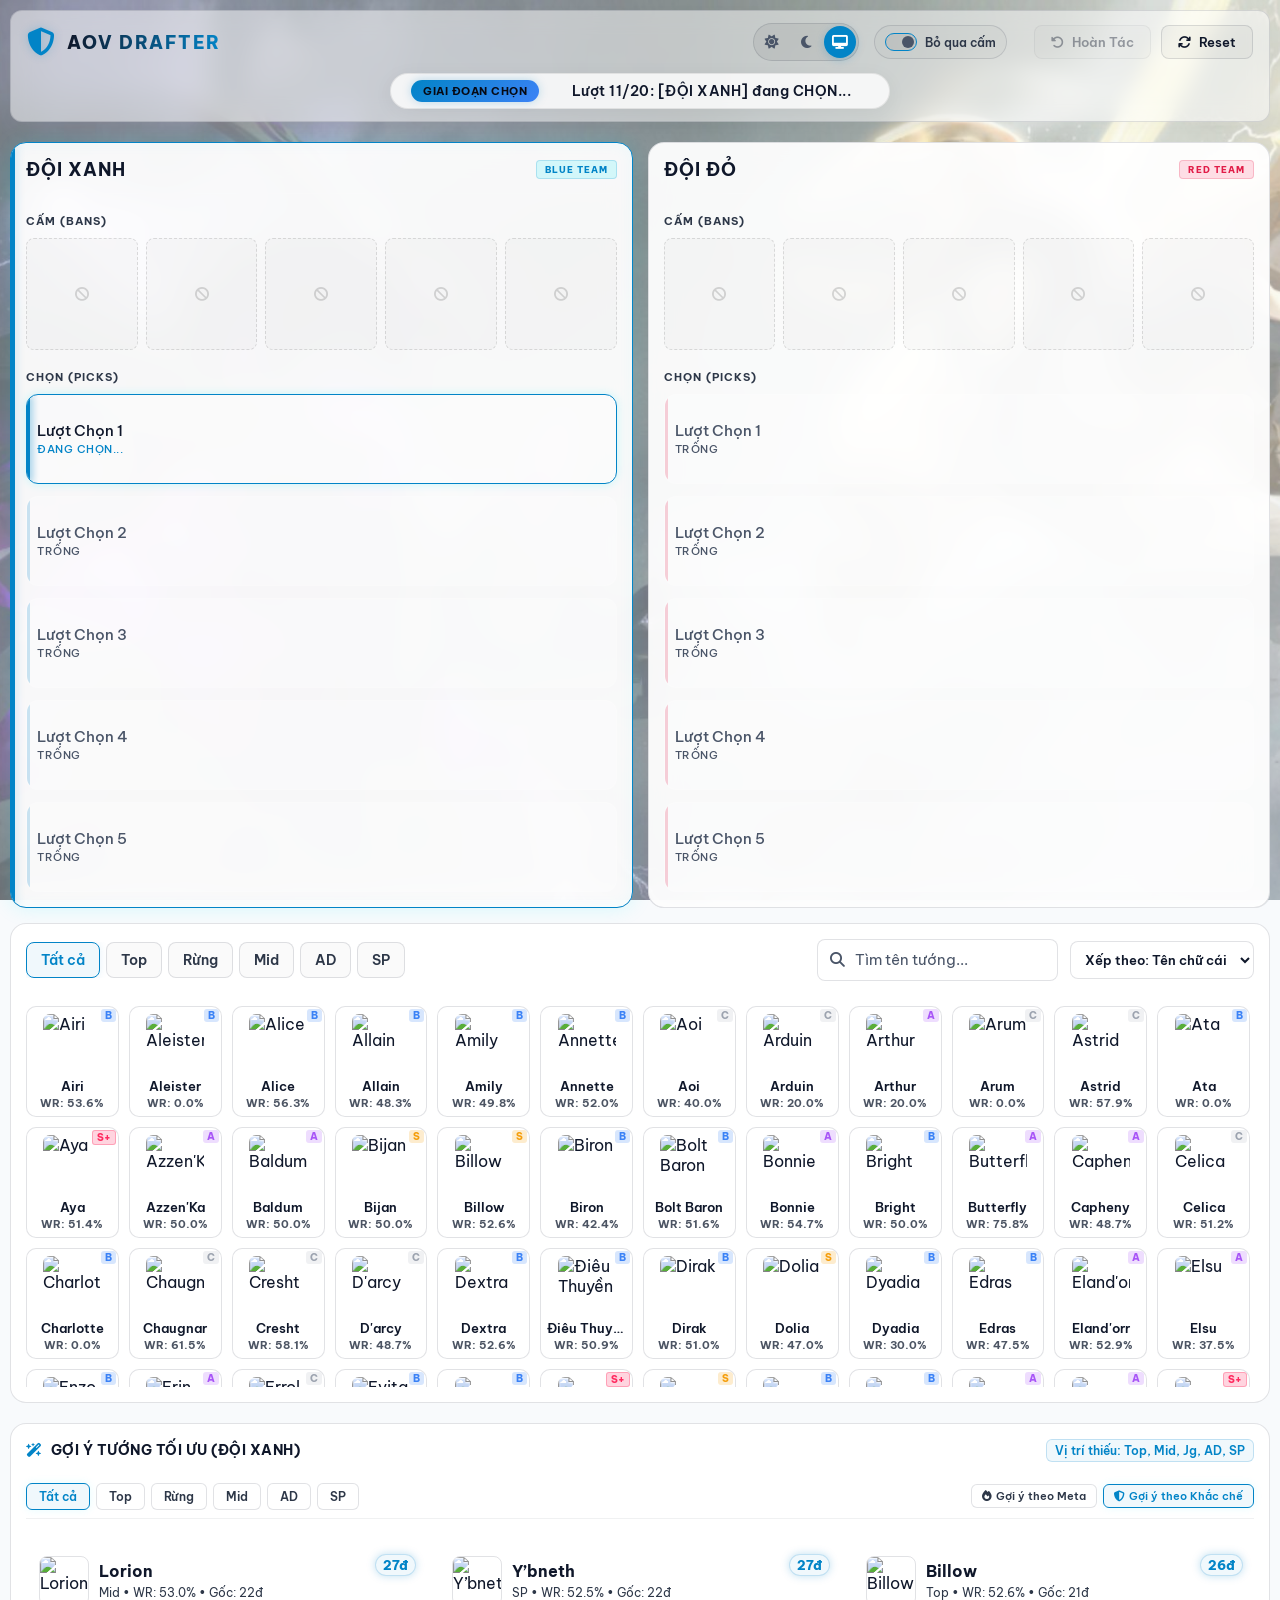
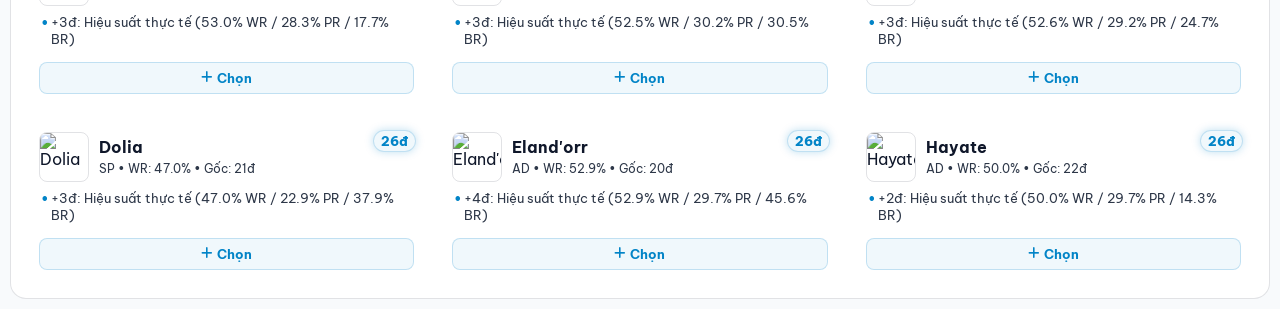
==== public/index.html @ 13a46357 "refactor: restructured file" ====
<!DOCTYPE html>
<html lang="vi">

<head>
    <meta charset="UTF-8">
    <meta name="viewport" content="width=device-width, initial-scale=1.0">
    <title>Hệ Thống Gợi Ý Cấm Chọn Liên Quân Mobile - AoV Day</title>
    <!-- Google Fonts: Be Vietnam Pro (Vietnamese Compatible) -->
    <link rel="preconnect" href="https://fonts.googleapis.com">
    <link rel="preconnect" href="https://fonts.gstatic.com" crossorigin>
    <link href="https://fonts.googleapis.com/css2?family=Be+Vietnam+Pro:wght@300;400;500;600;700;800&display=swap"
        rel="stylesheet">
    <!-- Web Favicon: AoV Logo -->
    <link rel="icon" type="image/png" href="assets/img/aov_logo.png">
    <!-- FontAwesome for Premium Icons -->
    <link rel="stylesheet" href="https://cdnjs.cloudflare.com/ajax/libs/font-awesome/6.4.0/css/all.min.css">
    <!-- Main Style Sheet -->
    <link rel="stylesheet" href="assets/css/style.css">
    <!-- Theme setup script to prevent flash of wrong theme -->
    <script>
        (function () {
            const theme = localStorage.getItem('theme') || 'system';
            const isDark = theme === 'dark' || (theme === 'system' && window.matchMedia('(prefers-color-scheme: dark)').matches);
            document.documentElement.setAttribute('data-theme', isDark ? 'dark' : 'light');
            document.documentElement.setAttribute('data-theme-setting', theme);
        })();
    </script>
</head>

<body>
    <div class="app-background"></div>

    <div class="container">
        <!-- HEADER ZONE -->
        <header class="app-header">
            <div class="header-logo">
                <i class="fa-solid fa-shield-halved logo-icon"></i>
                <div class="logo-text">
                    <h1>AOV DRAFTER</h1>
                    <span>Hệ thống hỗ trợ ban/pick</span>
                </div>
            </div>

            <!-- CENTRAL CONTROL BAR -->
            <div id="central-status-bar" class="status-bar">
                <div class="phase-badge" id="current-phase">ĐANG KHỞI TẠO</div>
                <div class="status-main">
                    <span id="status-text">Đang tải cơ sở dữ liệu...</span>
                </div>
            </div>

            <div class="header-actions">
                <div class="settings-actions">
                    <div class="theme-toggle-group" id="theme-toggle-group">
                        <button class="theme-btn" data-theme-val="light" title="Giao diện Sáng">
                            <i class="fa-solid fa-sun"></i>
                        </button>
                        <button class="theme-btn" data-theme-val="dark" title="Giao diện Tối">
                            <i class="fa-solid fa-moon"></i>
                        </button>
                        <button class="theme-btn" data-theme-val="system" title="Giao diện Hệ thống">
                            <i class="fa-solid fa-desktop"></i>
                        </button>
                    </div>
                    <div class="settings-group">
                        <label class="toggle-switch">
                            <input type="checkbox" id="skip-ban-checkbox" checked>
                            <span class="slider"></span>
                        </label>
                        <span class="settings-label">Bỏ qua cấm</span>
                    </div>
                </div>
                <div class="button-actions">
                    <button id="btn-undo" class="control-btn warning" title="Quay lại lượt trước" disabled>
                        <i class="fa-solid fa-rotate-left"></i> <span>Hoàn Tác</span>
                    </button>
                    <button id="btn-reset" class="control-btn danger" title="Thiết lập lại từ đầu">
                        <i class="fa-solid fa-arrows-rotate"></i> <span>Reset</span>
                    </button>
                </div>
            </div>
        </header>

        <!-- MAIN LAYOUT -->
        <main class="draft-hud">
            <!-- LEFT COLUMN: BLUE TEAM (BLUE) -->
            <section class="team-column blue-team" id="blue-column">
                <div class="team-header">
                    <h2>ĐỘI XANH</h2>
                    <span class="team-badge blue">BLUE TEAM</span>
                </div>

                <!-- Horizontal Ban Slots -->
                <div class="ban-section">
                    <div class="ban-title">CẤM (BANS)</div>
                    <div class="ban-slots-row" id="ban-slots-blue">
                        <div class="ban-slot blue-ban-slot" data-slot="0"></div>
                        <div class="ban-slot blue-ban-slot" data-slot="1"></div>
                        <div class="ban-slot blue-ban-slot" data-slot="2"></div>
                        <div class="ban-slot blue-ban-slot" data-slot="3"></div>
                        <div class="ban-slot blue-ban-slot" data-slot="4"></div>
                    </div>
                </div>

                <!-- Vertical Pick Slots -->
                <div class="pick-section">
                    <div class="pick-title">CHỌN (PICKS)</div>
                    <div class="pick-slots-col" id="pick-slots-blue">
                        <div class="pick-slot blue-pick-slot" data-slot="0"></div>
                        <div class="pick-slot blue-pick-slot" data-slot="1"></div>
                        <div class="pick-slot blue-pick-slot" data-slot="2"></div>
                        <div class="pick-slot blue-pick-slot" data-slot="3"></div>
                        <div class="pick-slot blue-pick-slot" data-slot="4"></div>
                    </div>
                </div>
            </section>

            <!-- MIDDLE COLUMN: CONTROLS, GRID & RECOMMENDATIONS -->
            <section class="center-column">
                <!-- HERO SELECTION GRID PANEL -->
                <div class="panel selection-panel">
                    <div class="filter-bar">
                        <div class="role-filters" id="role-filters">
                            <button class="filter-tab active" data-role="all" id="btn-filter-all">Tất cả</button>
                            <button class="filter-tab" data-role="Top" id="btn-filter-top">Top</button>
                            <button class="filter-tab" data-role="Jungle" id="btn-filter-jungle">Rừng</button>
                            <button class="filter-tab" data-role="Mid" id="btn-filter-mid">Mid</button>
                            <button class="filter-tab" data-role="AD" id="btn-filter-ad">AD</button>
                            <button class="filter-tab" data-role="SP" id="btn-filter-sp">SP</button>
                        </div>
                        <div class="filter-controls-right">
                            <div class="search-box">
                                <i class="fa-solid fa-magnifying-glass search-icon"></i>
                                <input type="text" id="search-input" placeholder="Tìm tên tướng..." autocomplete="off">
                                <button id="clear-search-btn" class="clear-search-btn"><i class="fa-solid fa-xmark"></i></button>
                            </div>
                            <div class="sort-box">
                                <select id="sort-select" class="sort-select">
                                    <option value="name">Xếp theo: Tên chữ cái</option>
                                    <option value="tier">Xếp theo: Tier List</option>
                                    <option value="win_rate">Xếp theo: Tỷ lệ thắng</option>
                                    <option value="pick_rate">Xếp theo: Tỷ lệ chọn</option>
                                    <option value="ban_rate">Xếp theo: Tỷ lệ cấm</option>
                                </select>
                            </div>
                        </div>
                    </div>

                    <!-- Lưới tướng -->
                    <div class="hero-grid-container">
                        <div class="hero-grid" id="hero-grid">
                            <!-- Hero cards injected by JavaScript -->
                        </div>
                    </div>
                </div>

                <!-- RECOMMENDATION & TEAM STATS PANEL -->
                <div class="panel recommendation-panel">
                    <div class="rec-header">
                        <h3 id="recommendation-title"><i class="fa-solid fa-wand-magic-sparkles magic-icon"></i> GỢI Ý TƯỚNG TỐI ƯU (ĐỘI XANH)</h3>
                        <span class="role-target" id="missing-roles-text">Vị trí khuyên chọn: Đang tính toán...</span>
                    </div>
                    <div class="rec-filters" id="rec-role-filters">
                        <div class="rec-filters-left">
                            <button class="rec-filter-tab active" data-role="all">Tất cả</button>
                            <button class="rec-filter-tab" data-role="Top">Top</button>
                            <button class="rec-filter-tab" data-role="Jungle">Rừng</button>
                            <button class="rec-filter-tab" data-role="Mid">Mid</button>
                            <button class="rec-filter-tab" data-role="AD">AD</button>
                            <button class="rec-filter-tab" data-role="SP">SP</button>
                        </div>
                        <div class="rec-modes-right" id="rec-modes">
                            <button class="mode-btn" data-mode="meta"><i class="fa-solid fa-fire"></i> Gợi ý theo Meta</button>
                            <button class="mode-btn active" data-mode="counter"><i class="fa-solid fa-shield-halved"></i> Gợi ý theo Khắc chế</button>
                        </div>
                    </div>

                    <div class="recommendations-container" id="recommendations-container">
                        <div class="rec-list" id="recommendation-list">
                            <!-- Top 3 recommendations injected by JavaScript -->
                        </div>
                    </div>

                    
                </div>
            </section>

            <!-- RIGHT COLUMN: RED TEAM (RED) -->
            <section class="team-column red-team" id="red-column">
                <div class="team-header">
                    <h2>ĐỘI ĐỎ</h2>
                    <span class="team-badge red">RED TEAM</span>
                </div>

                <!-- Horizontal Ban Slots -->
                <div class="ban-section">
                    <div class="ban-title">CẤM (BANS)</div>
                    <div class="ban-slots-row" id="ban-slots-red">
                        <div class="ban-slot red-ban-slot" data-slot="0"></div>
                        <div class="ban-slot red-ban-slot" data-slot="1"></div>
                        <div class="ban-slot red-ban-slot" data-slot="2"></div>
                        <div class="ban-slot red-ban-slot" data-slot="3"></div>
                        <div class="ban-slot red-ban-slot" data-slot="4"></div>
                    </div>
                </div>

                <!-- Vertical Pick Slots -->
                <div class="pick-section">
                    <div class="pick-title">CHỌN (PICKS)</div>
                    <div class="pick-slots-col" id="pick-slots-red">
                        <div class="pick-slot red-pick-slot" data-slot="0"></div>
                        <div class="pick-slot red-pick-slot" data-slot="1"></div>
                        <div class="pick-slot red-pick-slot" data-slot="2"></div>
                        <div class="pick-slot red-pick-slot" data-slot="3"></div>
                        <div class="pick-slot red-pick-slot" data-slot="4"></div>
                    </div>
                </div>
            </section>
        </main>

        <div id="completion-overlay" class="completion-overlay hidden">
            <div class="overlay-content">
                <i class="fa-solid fa-trophy trophy-icon"></i>
                <h2>CẤM CHỌN HOÀN TẤT</h2>
                <p>Cả hai đội đã hoàn thành lượt cấm chọn. Bấm Reset để bắt đầu lượt mới.</p>
                <div class="overlay-analysis" id="overlay-analysis">
                    <!-- Dynamic Analysis content will be generated here -->
                </div>
                <div class="overlay-actions">
                    <button id="btn-overlay-close" class="control-btn">Xem lại đội hình</button>
                    <button id="btn-overlay-reset" class="control-btn danger">Bắt đầu lượt mới</button>
                </div>
            </div>
        </div>
    </div>

    <!-- Main JavaScript Logic -->
    <script src="assets/js/app.js"></script>
</body>

</html>
---- public/assets/css/style.css ----
/* ==========================================
   AOV DRAFTER - DESIGN SYSTEM (style.css)
   ========================================== */

/* --- Root Variables & Theme Tokens --- */
:root {
    --bg-dark: #060810;
    --bg-card: rgba(18, 24, 43, 0.88);
    --bg-card-hover: rgba(24, 32, 58, 0.96);
    --border-color: rgba(255, 255, 255, 0.08);
    --border-color-hover: rgba(255, 255, 255, 0.18);

    /* Text Colors */
    --text-primary: #f8fafc;
    --text-secondary: #cbd5e1;
    --text-muted: #94a3b8;

    /* Blue Team (Đội Xanh) Neon Palette */
    --blue-primary: #00f0ff;
    --blue-glow: rgba(0, 240, 255, 0.35);
    --blue-bg: rgba(0, 240, 255, 0.08);
    --blue-border: rgba(0, 240, 255, 0.2);

    /* Red Team (Đội Đỏ) Neon Palette */
    --red-primary: #ff2a5f;
    --red-glow: rgba(255, 42, 95, 0.35);
    --red-bg: rgba(255, 42, 95, 0.08);
    --red-border: rgba(255, 42, 95, 0.2);

    /* Tier Colors */
    --tier-splus: #ff2a5f;
    /* Crimson / Neon Red */
    --tier-s: #f59e0b;
    /* Gold */
    --tier-a: #a855f7;
    /* Purple */
    --tier-b: #3b82f6;
    /* Blue */
    --tier-c: #9ca3af;
    /* Gray */

    /* Global Accents */
    --accent-gold: #f59e0b;
    --accent-green: #10b981;
    --accent-warning: #f59e0b;
    --accent-danger: #ef4444;

    /* Fonts */
    --font-main: 'Be Vietnam Pro', sans-serif;
    --transition-smooth: all 0.3s cubic-bezier(0.4, 0, 0.2, 1);
}

html[data-theme="light"] {
    --bg-dark: #f8fafc;
    --bg-card: rgba(255, 255, 255, 0.94);
    --bg-card-hover: rgba(255, 255, 255, 0.99);
    --border-color: rgba(15, 23, 42, 0.12);
    --border-color-hover: rgba(15, 23, 42, 0.22);

    /* Text Colors */
    --text-primary: #0f172a;
    --text-secondary: #2d3748;
    --text-muted: #4a5568;

    /* Blue Team (Đội Xanh) Neon Palette - adjusted for light background */
    --blue-primary: #0284c7;
    --blue-glow: rgba(2, 132, 199, 0.25);
    --blue-bg: rgba(2, 132, 199, 0.06);
    --blue-border: rgba(2, 132, 199, 0.2);

    /* Red Team (Đội Đỏ) Neon Palette - adjusted for light background */
    --red-primary: #e11d48;
    --red-glow: rgba(225, 29, 72, 0.25);
    --red-bg: rgba(225, 29, 72, 0.06);
    --red-border: rgba(225, 29, 72, 0.2);
}

/* --- Reset & Global Styles --- */
* {
    margin: 0;
    padding: 0;
    box-sizing: border-box;
}

body {
    background-color: var(--bg-dark);
    font-family: var(--font-main);
    color: var(--text-primary);
    min-height: 100vh;
    overflow-x: hidden;
    position: relative;
}

/* Futuristic background with generated image */
.app-background {
    position: fixed;
    top: 0;
    left: 0;
    width: 100%;
    height: 100%;
    background-image: url('../img/bg2.jpg');
    background-color: rgba(6, 8, 16, 0.5);
    background-size: cover;
    background-position: center;
    background-repeat: no-repeat;
    background-blend-mode: multiply;
    z-index: -1;
    filter: brightness(0.84) contrast(1.05);
}

.container {
    max-width: 1600px;
    margin: 0 auto;
    padding: 15px;
    display: flex;
    flex-direction: column;
    min-height: 100vh;
}

/* --- HEADER SECTION --- */
.app-header {
    display: flex;
    justify-content: space-between;
    align-items: center;
    padding: 15px 20px;
    margin-bottom: 20px;
    background: rgba(13, 17, 30, 0.5);
    border-radius: 12px;
    border: 1px solid var(--border-color);
    backdrop-filter: blur(10px);
}

.header-logo {
    display: flex;
    align-items: center;
    gap: 12px;
}

.logo-icon {
    font-size: 28px;
    color: var(--blue-primary);
    text-shadow: 0 0 10px var(--blue-glow);
}

.logo-text h1 {
    font-size: 22px;
    font-weight: 800;
    letter-spacing: 1.5px;
    background: linear-gradient(90deg, var(--text-primary) 0%, var(--blue-primary) 100%);
    -webkit-background-clip: text;
    -webkit-text-fill-color: transparent;
    white-space: nowrap;
}

.logo-text span {
    font-size: 11px;
    color: var(--text-secondary);
    text-transform: uppercase;
    letter-spacing: 1px;
    white-space: nowrap;
}

/* --- Central Status Bar --- */
.status-bar {
    display: flex;
    align-items: center;
    background: rgba(8, 11, 20, 0.8);
    border: 1px solid rgba(255, 255, 255, 0.1);
    border-radius: 30px;
    padding: 6px 20px;
    gap: 15px;
    min-width: 400px;
    justify-content: center;
    box-shadow: 0 4px 20px rgba(0, 0, 0, 0.3);
}

.phase-badge {
    background: linear-gradient(135deg, var(--text-muted), var(--text-secondary));
    color: #070913;
    padding: 4px 12px;
    border-radius: 20px;
    font-size: 11px;
    font-weight: 700;
    letter-spacing: 0.5px;
    text-transform: uppercase;
}

.phase-badge.ban-phase {
    background: linear-gradient(135deg, #f59e0b, #ef4444);
    color: #fff;
    box-shadow: 0 0 10px rgba(239, 68, 68, 0.4);
}

.phase-badge.pick-phase {
    background: linear-gradient(135deg, var(--blue-primary), #3b82f6);
    color: #070913;
    box-shadow: 0 0 10px var(--blue-glow);
}

.status-main {
    flex: 1;
    text-align: center;
    font-weight: 600;
    font-size: 14px;
    letter-spacing: 0.5px;
    white-space: nowrap;
}

.status-main span {
    display: inline-block;
    white-space: nowrap;
}

.header-actions {
    display: flex;
    gap: 10px;
    align-items: center;
}

.settings-actions,
.button-actions {
    display: flex;
    align-items: center;
    gap: 10px;
}

.control-btn {
    background: rgba(255, 255, 255, 0.05);
    border: 1px solid var(--border-color);
    color: var(--text-primary);
    padding: 8px 16px;
    border-radius: 8px;
    font-family: var(--font-main);
    font-size: 13px;
    font-weight: 600;
    cursor: pointer;
    display: flex;
    align-items: center;
    gap: 8px;
    transition: var(--transition-smooth);
    white-space: nowrap;
}

.control-btn:hover:not(:disabled) {
    background: rgba(255, 255, 255, 0.12);
    border-color: var(--border-color-hover);
    transform: translateY(-1px);
}

.control-btn:disabled {
    opacity: 0.4;
    cursor: not-allowed;
}

.control-btn.warning:hover:not(:disabled) {
    background: rgba(245, 158, 11, 0.15);
    border-color: var(--accent-warning);
    color: var(--accent-warning);
}

.control-btn.danger:hover:not(:disabled) {
    background: rgba(239, 68, 68, 0.15);
    border-color: var(--accent-danger);
    color: var(--accent-danger);
}

/* --- DRAFT HUD LAYOUT --- */
.draft-hud {
    display: grid;
    grid-template-columns: 330px 1fr 330px;
    gap: 20px;
    flex: 1;
}

/* --- TEAM COLUMN COMMON STYLES --- */
.team-column {
    background: var(--bg-card);
    border-radius: 16px;
    border: 1px solid var(--border-color);
    padding: 15px;
    display: flex;
    flex-direction: column;
    gap: 20px;
    backdrop-filter: blur(15px);
    transition: var(--transition-smooth);
    position: relative;
    overflow: hidden;
}

.team-header {
    display: flex;
    justify-content: space-between;
    align-items: center;
    border-bottom: 1px solid rgba(255, 255, 255, 0.05);
    padding-bottom: 12px;
}

.team-header h2 {
    font-size: 18px;
    font-weight: 700;
    letter-spacing: 1px;
}

.team-badge {
    font-size: 9px;
    font-weight: 800;
    padding: 3px 8px;
    border-radius: 4px;
    letter-spacing: 1px;
}

.team-badge.red {
    background: rgba(255, 42, 95, 0.15);
    color: var(--red-primary);
    border: 1px solid var(--red-border);
}

.team-badge.blue {
    background: rgba(0, 240, 255, 0.15);
    color: var(--blue-primary);
    border: 1px solid var(--blue-border);
}

/* Active Glowing team indicators (Blue Left, Red Right) */
.blue-team.active-team-turn {
    border-color: var(--blue-primary);
    box-shadow: 0 0 20px rgba(0, 240, 255, 0.15), inset 0 0 15px rgba(0, 240, 255, 0.05);
}

.red-team.active-team-turn {
    border-color: var(--red-primary);
    box-shadow: 0 0 20px rgba(255, 42, 95, 0.15), inset 0 0 15px rgba(255, 42, 95, 0.05);
}

.blue-team.active-team-turn::before {
    content: '';
    position: absolute;
    top: 0;
    left: 0;
    width: 4px;
    height: 100%;
    background-color: var(--blue-primary);
    box-shadow: 0 0 10px var(--blue-glow);
}

.red-team.active-team-turn::before {
    content: '';
    position: absolute;
    top: 0;
    right: 0;
    width: 4px;
    height: 100%;
    background-color: var(--red-primary);
    box-shadow: 0 0 10px var(--red-glow);
}

/* --- BAN SECTION --- */
.ban-title,
.pick-title {
    font-size: 11px;
    font-weight: 700;
    color: var(--text-secondary);
    letter-spacing: 1px;
    margin-bottom: 10px;
    text-transform: uppercase;
}

.ban-slots-row {
    display: flex;
    gap: 8px;
    justify-content: space-between;
}

.ban-slot {
    flex: 1;
    aspect-ratio: 1;
    background: rgba(255, 255, 255, 0.02);
    border: 1px dashed rgba(255, 255, 255, 0.15);
    border-radius: 8px;
    display: flex;
    align-items: center;
    justify-content: center;
    position: relative;
    overflow: hidden;
    transition: var(--transition-smooth);
}

.ban-slot::after {
    content: '\f05e';
    font-family: 'Font Awesome 6 Free';
    font-weight: 900;
    font-size: 14px;
    color: rgba(255, 255, 255, 0.15);
    position: absolute;
}

.blue-ban-slot.active-slot-highlight {
    border: 1.5px solid var(--blue-primary);
    box-shadow: 0 0 8px var(--blue-glow);
    animation: border-pulse-blue 1s infinite alternate;
}

.red-ban-slot.active-slot-highlight {
    border: 1.5px solid var(--red-primary);
    box-shadow: 0 0 8px var(--red-glow);
    animation: border-pulse-red 1s infinite alternate;
}

.ban-slot.filled {
    border: 1px solid var(--border-color);
}

.ban-slot.filled::after {
    display: none;
}

.ban-slot img,
.ban-slot svg {
    width: 100%;
    height: 100%;
    object-fit: cover;
    filter: grayscale(0.8) contrast(1.2);
}

.ban-slot-overlay-slash {
    position: absolute;
    top: 0;
    left: 0;
    width: 100%;
    height: 100%;
    background: linear-gradient(135deg, transparent 45%, rgba(239, 68, 68, 0.8) 48%, rgba(239, 68, 68, 0.8) 52%, transparent 55%);
    pointer-events: none;
    z-index: 2;
}

/* --- PICK SECTION --- */
.pick-slots-col {
    display: flex;
    flex-direction: column;
    gap: 12px;
}

.pick-slot {
    height: 90px;
    background: rgba(255, 255, 255, 0.02);
    border: 1px solid rgba(255, 255, 255, 0.05);
    border-radius: 12px;
    display: flex;
    align-items: center;
    padding: 10px;
    gap: 12px;
    position: relative;
    overflow: hidden;
    transition: var(--transition-smooth);
}

.pick-slot::before {
    content: '';
    position: absolute;
    left: 0;
    top: 0;
    width: 3px;
    height: 100%;
    background: var(--text-muted);
}

.blue-pick-slot::before {
    background: var(--blue-border);
}

.red-pick-slot::before {
    background: var(--red-border);
}

/* Active Pick Slot highlights */
.blue-pick-slot.active-slot-highlight {
    border-color: var(--blue-primary);
    box-shadow: 0 0 10px rgba(0, 240, 255, 0.2);
    background: rgba(0, 240, 255, 0.03);
}

.blue-pick-slot.active-slot-highlight::before {
    background: var(--blue-primary);
    box-shadow: 0 0 8px var(--blue-primary);
}

.red-pick-slot.active-slot-highlight {
    border-color: var(--red-primary);
    box-shadow: 0 0 10px rgba(255, 42, 95, 0.2);
    background: rgba(255, 42, 95, 0.03);
}

.red-pick-slot.active-slot-highlight::before {
    background: var(--red-primary);
    box-shadow: 0 0 8px var(--red-primary);
}

/* Pick Placeholder state */
.pick-placeholder-content {
    display: flex;
    flex-direction: column;
    justify-content: center;
    color: var(--text-muted);
    font-size: 14.5px;
    font-weight: 500;
}

.pick-placeholder-content span {
    font-size: 11px;
    text-transform: uppercase;
    letter-spacing: 0.5px;
    margin-top: 2.5px;
}

.active-slot-highlight .pick-placeholder-content {
    color: var(--text-primary);
}

.active-slot-highlight .pick-placeholder-content span {
    color: var(--blue-primary);
    animation: text-pulse 1s infinite alternate;
}

.red-pick-slot.active-slot-highlight .pick-placeholder-content span {
    color: var(--red-primary);
}

/* Pick Filled State */
.pick-card-img {
    width: 70px;
    height: 70px;
    border-radius: 8px;
    overflow: hidden;
    flex-shrink: 0;
    border: 1px solid var(--border-color);
}

.pick-card-img img,
.pick-card-img svg {
    width: 100%;
    height: 100%;
    object-fit: cover;
}

.pick-card-info {
    flex: 1;
    display: flex;
    flex-direction: column;
    justify-content: center;
    min-width: 0;
}

.pick-card-info h4 {
    font-size: 16.5px;
    font-weight: 700;
    color: var(--text-primary);
    overflow: hidden;
    text-overflow: ellipsis;
    white-space: nowrap;
}

.pick-card-meta {
    display: flex;
    align-items: center;
    gap: 8px;
    margin-top: 4px;
}

.pick-card-role {
    font-size: 11.5px;
    font-weight: 800;
    padding: 1px 6px;
    border-radius: 4px;
    background: rgba(255, 255, 255, 0.08);
    color: var(--text-secondary);
}

.pick-card-tier {
    font-size: 11px;
    font-weight: 800;
    padding: 1px 5px;
    border-radius: 4px;
}

.pick-card-tier.tier-SPlus {
    background: rgba(255, 42, 95, 0.15);
    color: var(--tier-splus);
    border: 1px solid rgba(255, 42, 95, 0.25);
    box-shadow: 0 0 5px rgba(255, 42, 95, 0.25);
}

.pick-card-tier.tier-S {
    background: rgba(245, 158, 11, 0.15);
    color: var(--tier-s);
    border: 1px solid rgba(245, 158, 11, 0.2);
}

.pick-card-tier.tier-A {
    background: rgba(168, 85, 247, 0.15);
    color: var(--tier-a);
    border: 1px solid rgba(168, 85, 247, 0.2);
}

.pick-card-tier.tier-B {
    background: rgba(59, 130, 246, 0.15);
    color: var(--tier-b);
    border: 1px solid rgba(59, 130, 246, 0.2);
}

.pick-card-tier.tier-C {
    background: rgba(156, 163, 175, 0.12);
    color: var(--tier-c);
    border: 1px solid rgba(156, 163, 175, 0.18);
}

.pick-card-wr {
    font-size: 11px;
    font-weight: 700;
    color: var(--text-secondary);
    background: rgba(255, 255, 255, 0.05);
    padding: 1px 5px;
    border-radius: 4px;
}

/* Pick Mini attributes overlay */
.pick-mini-stats {
    display: flex;
    flex-direction: column;
    gap: 3px;
    width: 60px;
    flex-shrink: 0;
}

.mini-stat-bar {
    display: flex;
    flex-direction: column;
}

.mini-stat-bar span {
    font-size: 8px;
    color: var(--text-muted);
    font-weight: 600;
    text-transform: uppercase;
}

.mini-stat-track {
    width: 100%;
    height: 3px;
    background: rgba(255, 255, 255, 0.05);
    border-radius: 2px;
    overflow: hidden;
    margin-top: 1px;
}

.mini-stat-fill {
    height: 100%;
    background: var(--text-secondary);
}

.blue-team .mini-stat-fill {
    background: linear-gradient(90deg, #00c8ff, var(--blue-primary));
}

.red-team .mini-stat-fill {
    background: linear-gradient(90deg, #ff004c, var(--red-primary));
}

/* --- CENTER COLUMN --- */
.center-column {
    display: flex;
    flex-direction: column;
    gap: 20px;
    min-width: 0;
}

.panel {
    background: var(--bg-card);
    border: 1px solid var(--border-color);
    border-radius: 16px;
    backdrop-filter: blur(15px);
}

.selection-panel {
    flex: 1;
    display: flex;
    flex-direction: column;
    padding: 15px;
    max-height: 480px;
}

/* --- FILTER BAR --- */
.filter-bar {
    display: flex;
    justify-content: space-between;
    align-items: center;
    gap: 16px;
    border-bottom: 1px solid rgba(255, 255, 255, 0.05);
    padding-bottom: 12px;
    margin-bottom: 12px;
}

.filter-controls-right {
    display: flex;
    align-items: center;
    gap: 12px;
}

.search-box {
    display: flex;
    align-items: center;
    background: rgba(0, 0, 0, 0.2);
    border: 1px solid var(--border-color);
    border-radius: 8px;
    padding: 0 12px;
    height: 42px;
    position: relative;
}

.search-icon {
    color: var(--text-muted);
    font-size: 15px;
    margin-right: 10px;
}

.search-box input {
    background: transparent;
    border: none;
    outline: none;
    color: var(--text-primary);
    font-family: var(--font-main);
    font-size: 15px;
    width: 100%;
}

.search-box input::placeholder {
    color: var(--text-muted);
}

.clear-search-btn {
    background: transparent;
    border: none;
    color: var(--text-muted);
    cursor: pointer;
    display: none;
    font-size: 14px;
    padding: 5px;
    transition: var(--transition-smooth);
}

.clear-search-btn:hover {
    color: var(--text-primary);
}

.role-filters {
    display: flex;
    gap: 6px;
    overflow-x: auto;
    scrollbar-width: none;
}

.role-filters::-webkit-scrollbar {
    display: none;
}

.filter-tab {
    background: rgba(255, 255, 255, 0.03);
    border: 1px solid var(--border-color);
    color: var(--text-secondary);
    padding: 8px 14px;
    border-radius: 8px;
    font-family: var(--font-main);
    font-size: 13.5px;
    font-weight: 600;
    cursor: pointer;
    white-space: nowrap;
    transition: var(--transition-smooth);
}

.filter-tab:hover {
    background: rgba(255, 255, 255, 0.08);
    color: var(--text-primary);
    border-color: var(--border-color-hover);
}

.filter-tab.active {
    background: var(--blue-bg);
    color: var(--blue-primary);
    border-color: var(--blue-primary);
    box-shadow: 0 0 10px rgba(0, 240, 255, 0.1);
}

/* --- HERO GRID --- */
.hero-grid-container {
    flex: 1;
    overflow-y: auto;
    padding-right: 4px;
}

.hero-grid-container::-webkit-scrollbar {
    width: 6px;
}

.hero-grid-container::-webkit-scrollbar-track {
    background: rgba(255, 255, 255, 0.02);
    border-radius: 4px;
}

.hero-grid-container::-webkit-scrollbar-thumb {
    background: rgba(255, 255, 255, 0.1);
    border-radius: 4px;
}

.hero-grid-container::-webkit-scrollbar-thumb:hover {
    background: rgba(255, 255, 255, 0.2);
}

.hero-grid {
    display: grid;
    grid-template-columns: repeat(auto-fill, minmax(92px, 1fr));
    gap: 10px;
}

.hero-card {
    background: rgba(255, 255, 255, 0.02);
    border: 1px solid var(--border-color);
    border-radius: 10px;
    padding: 6px;
    display: flex;
    flex-direction: column;
    align-items: center;
    cursor: pointer;
    transition: var(--transition-smooth);
    position: relative;
    overflow: hidden;
}

.hero-card:hover:not(.disabled) {
    background: var(--bg-card-hover);
    border-color: var(--blue-primary);
    transform: translateY(-2px);
    box-shadow: 0 4px 12px rgba(0, 240, 255, 0.15);
}

.hero-card-img {
    width: 60px;
    height: 60px;
    border-radius: 8px;
    overflow: hidden;
    border: 1px solid rgba(255, 255, 255, 0.05);
    margin-bottom: 5px;
    transition: var(--transition-smooth);
}

.hero-card-img img,
.hero-card-img svg {
    width: 100%;
    height: 100%;
    object-fit: cover;
}

.hero-card h5 {
    font-size: 12.5px;
    font-weight: 600;
    text-align: center;
    color: var(--text-primary);
    width: 100%;
    overflow: hidden;
    text-overflow: ellipsis;
    white-space: nowrap;
}

.hero-card-badge {
    position: absolute;
    top: 2px;
    right: 2px;
    font-size: 9.5px;
    font-weight: 800;
    padding: 0px 4px;
    border-radius: 3px;
    pointer-events: none;
}

.hero-card-badge.tier-SPlus {
    color: var(--tier-splus);
    background: rgba(255, 42, 95, 0.2);
    border: 1px solid rgba(255, 42, 95, 0.3);
}

.hero-card-badge.tier-S {
    color: var(--tier-s);
    background: rgba(245, 158, 11, 0.2);
}

.hero-card-badge.tier-A {
    color: var(--tier-a);
    background: rgba(168, 85, 247, 0.2);
}

.hero-card-badge.tier-B {
    color: var(--tier-b);
    background: rgba(59, 130, 246, 0.2);
}

.hero-card-badge.tier-C {
    color: var(--tier-c);
    background: rgba(156, 163, 175, 0.15);
}

.hero-card-stats {
    font-size: 10.5px;
    font-weight: 700;
    color: var(--text-secondary);
    margin-top: 2px;
    opacity: 0.85;
}

.hero-card.disabled {
    opacity: 0.3;
    filter: grayscale(0.9);
    cursor: not-allowed;
    border-color: transparent;
}

.hero-card.disabled:hover {
    transform: none;
    box-shadow: none;
}

/* --- RECOMMENDATION BOARD --- */
.recommendation-panel {
    display: flex;
    flex-direction: column;
    padding: 15px;
    gap: 12px;
}

.rec-header {
    display: flex;
    justify-content: space-between;
    align-items: center;
    border-bottom: 1px solid rgba(255, 255, 255, 0.05);
    padding-bottom: 8px;
}

.rec-header h3 {
    font-size: 14px;
    font-weight: 700;
    letter-spacing: 0.5px;
    display: flex;
    align-items: center;
    gap: 8px;
}

.magic-icon {
    color: var(--blue-primary);
    animation: text-pulse 1s infinite alternate;
}

.role-target {
    font-size: 12px;
    font-weight: 600;
    color: var(--blue-primary);
    background: var(--blue-bg);
    padding: 3px 8px;
    border-radius: 6px;
    border: 1px solid var(--blue-border);
}

.sort-box {
    display: flex;
    align-items: center;
}

.sort-select {
    background: rgba(0, 0, 0, 0.2);
    border: 1px solid var(--border-color);
    color: var(--text-primary);
    padding: 0 10px;
    height: 38px;
    border-radius: 8px;
    font-family: var(--font-main);
    font-size: 12.5px;
    font-weight: 600;
    outline: none;
    cursor: pointer;
    transition: var(--transition-smooth);
}

.sort-select:hover {
    border-color: var(--border-color-hover);
}

.sort-select option {
    background: #0f172a;
    color: #f8fafc;
}

html[data-theme="light"] .sort-select {
    background: rgba(255, 255, 255, 0.8);
    color: var(--text-primary);
}

html[data-theme="light"] .sort-select option {
    background: #ffffff;
    color: #0f172a;
}

.rec-filters-left {
    display: flex;
    gap: 6px;
}

.rec-modes-right {
    display: flex;
    gap: 6px;
}

.mode-btn {
    background: rgba(255, 255, 255, 0.02);
    border: 1px solid var(--border-color);
    color: var(--text-secondary);
    padding: 4px 10px;
    border-radius: 6px;
    font-family: var(--font-main);
    font-size: 11px;
    font-weight: 600;
    cursor: pointer;
    transition: var(--transition-smooth);
    display: flex;
    align-items: center;
    gap: 4px;
}

.mode-btn:hover {
    background: rgba(255, 255, 255, 0.06);
    color: var(--text-primary);
}

.mode-btn.active {
    background: var(--blue-bg);
    color: var(--blue-primary);
    border-color: var(--blue-primary);
    box-shadow: 0 0 8px rgba(0, 240, 255, 0.1);
}

html[data-theme="light"] .mode-btn.active {
    background: var(--blue-bg);
    color: var(--blue-primary);
    border-color: var(--blue-primary);
}

.rec-filters {
    display: flex;
    justify-content: space-between;
    align-items: center;
    margin-bottom: 12px;
    padding-bottom: 8px;
    border-bottom: 1px solid rgba(255, 255, 255, 0.05);
}

.rec-filter-tab {
    background: rgba(255, 255, 255, 0.02);
    border: 1px solid var(--border-color);
    color: var(--text-secondary);
    padding: 5px 12px;
    border-radius: 6px;
    font-family: var(--font-main);
    font-size: 11.5px;
    font-weight: 600;
    cursor: pointer;
    transition: var(--transition-smooth);
}

.rec-filter-tab:hover {
    background: rgba(255, 255, 255, 0.06);
    color: var(--text-primary);
    border-color: var(--border-color-hover);
}

.rec-filter-tab.active {
    background: var(--blue-bg);
    color: var(--blue-primary);
    border-color: var(--blue-primary);
    box-shadow: 0 0 8px rgba(0, 240, 255, 0.1);
}

html[data-theme="light"] .rec-filters {
    border-bottom: 1px solid rgba(15, 23, 42, 0.06);
}

html[data-theme="light"] .rec-filter-tab.active {
    background: var(--blue-bg);
    color: var(--blue-primary);
    border-color: var(--blue-primary);
}

.recommendations-container {
    min-height: 100px;
}

.rec-list {
    display: grid;
    grid-template-columns: repeat(3, 1fr);
    gap: 12px;
}

.rec-card {
    background: rgba(255, 255, 255, 0.02);
    border: 1px solid rgba(255, 255, 255, 0.05);
    border-radius: 12px;
    padding: 12px;
    display: flex;
    flex-direction: column;
    position: relative;
    transition: var(--transition-smooth);
}

.rec-card:hover {
    background: var(--bg-card-hover);
    border-color: var(--blue-primary);
    transform: translateY(-2px);
    box-shadow: 0 4px 15px rgba(0, 240, 255, 0.1);
}

.rec-card-score {
    position: absolute;
    top: 10px;
    right: 10px;
    background: linear-gradient(135deg, var(--blue-primary), #0088ff);
    color: #070913;
    font-size: 12.5px;
    font-weight: 800;
    padding: 2px 7px;
    border-radius: 12px;
    box-shadow: 0 0 8px var(--blue-glow);
}

.rec-card-hero-info {
    display: flex;
    align-items: center;
    gap: 10px;
    margin-bottom: 8px;
}

.rec-card-avatar {
    width: 50px;
    height: 50px;
    border-radius: 8px;
    overflow: hidden;
    border: 1px solid var(--border-color);
}

.rec-card-avatar img,
.rec-card-avatar svg {
    width: 100%;
    height: 100%;
    object-fit: cover;
}

.rec-hero-details h4 {
    font-size: 15.5px;
    font-weight: 700;
    color: var(--text-primary);
}

.rec-hero-details span {
    font-size: 11.5px;
    color: var(--text-secondary);
}

.rec-card-reason {
    font-size: 12.5px;
    color: var(--text-secondary);
    line-height: 1.4;
    flex: 1;
    margin-bottom: 10px;
}

.rec-card-reason ul {
    list-style: none;
}

.rec-card-reason li {
    position: relative;
    padding-left: 12px;
    margin-bottom: 3px;
}

.rec-card-reason li::before {
    content: '•';
    color: var(--blue-primary);
    position: absolute;
    left: 2px;
    font-weight: 900;
}

.btn-rec-select {
    width: 100%;
    background: var(--blue-bg);
    border: 1px solid var(--blue-border);
    color: var(--blue-primary);
    padding: 7px 0;
    border-radius: 8px;
    font-family: var(--font-main);
    font-size: 13px;
    font-weight: 700;
    cursor: pointer;
    transition: var(--transition-smooth);
    display: flex;
    align-items: center;
    justify-content: center;
    gap: 5px;
}

.btn-rec-select:hover {
    background: var(--blue-primary);
    color: #070913;
    box-shadow: 0 0 10px var(--blue-glow);
}

.rec-empty-state {
    grid-column: 1 / 4;
    display: flex;
    flex-direction: column;
    align-items: center;
    justify-content: center;
    color: var(--text-muted);
    font-size: 13px;
    padding: 25px 0;
    text-align: center;
}

.rec-empty-state i {
    font-size: 24px;
    margin-bottom: 8px;
    color: var(--text-muted);
}

/* --- TEAM STATS BOX --- */
.team-stats-box {
    margin-top: 5px;
    border-top: 1px solid rgba(255, 255, 255, 0.05);
    padding-top: 15px;
}

.stats-header h4 {
    font-size: 12px;
    font-weight: 700;
    letter-spacing: 0.5px;
    color: var(--text-secondary);
    margin-bottom: 12px;
    display: flex;
    align-items: center;
    gap: 8px;
}

.stats-icon {
    color: var(--text-secondary);
}

.overall-progress-bars {
    display: grid;
    grid-template-columns: 1fr 1fr;
    gap: 15px;
    margin-bottom: 15px;
}

.team-bar-container {
    display: flex;
    flex-direction: column;
    gap: 6px;
}

.bar-labels {
    display: flex;
    justify-content: space-between;
    font-size: 12px;
    font-weight: 600;
}

.blue-team-bar .bar-labels span:first-child {
    color: var(--blue-primary);
}

.red-team-bar .bar-labels span:first-child {
    color: var(--red-primary);
}

.progress-track {
    height: 8px;
    background: rgba(255, 255, 255, 0.04);
    border-radius: 4px;
    overflow: hidden;
    border: 1px solid rgba(255, 255, 255, 0.02);
}

.progress-fill {
    height: 100%;
    border-radius: 4px;
    transition: width 0.5s ease-out;
}

.blue-team-bar .progress-fill {
    background: linear-gradient(90deg, #0099ff, var(--blue-primary));
    box-shadow: 0 0 8px var(--blue-glow);
}

.red-team-bar .progress-fill {
    background: linear-gradient(90deg, #cc003b, var(--red-primary));
    box-shadow: 0 0 8px var(--red-glow);
}

/* Sub-stats visual grid (Left Blue, Right Red) */
.sub-stats-grid {
    display: flex;
    flex-direction: column;
    gap: 10px;
    background: rgba(0, 0, 0, 0.15);
    padding: 10px;
    border-radius: 8px;
    border: 1px solid rgba(255, 255, 255, 0.02);
}

.sub-stat-row {
    display: grid;
    grid-template-columns: 120px 1fr;
    align-items: center;
}

.sub-stat-label {
    font-size: 11px;
    font-weight: 600;
    color: var(--text-secondary);
}

.sub-stat-visual {
    height: 6px;
    display: flex;
    background: rgba(255, 255, 255, 0.02);
    border-radius: 3px;
    overflow: hidden;
    position: relative;
}

.sub-bar {
    height: 100%;
    transition: width 0.5s ease-out;
}

.sub-bar.left {
    background: linear-gradient(270deg, var(--blue-primary), #008cc7);
    margin-left: auto;
    width: 0%;
}

.sub-bar.right {
    background: linear-gradient(90deg, #cc003b, var(--red-primary));
    width: 0%;
}

.sub-bar-center {
    width: 24px;
    font-size: 8px;
    font-weight: 800;
    text-align: center;
    background: #0f172a;
    color: var(--text-muted);
    line-height: 6px;
    border-left: 1px solid rgba(255, 255, 255, 0.05);
    border-right: 1px solid rgba(255, 255, 255, 0.05);
}

/* --- COMPLETION OVERLAY --- */
.completion-overlay {
    position: fixed;
    top: 0;
    left: 0;
    width: 100%;
    height: 100%;
    background: rgba(7, 9, 19, 0.85);
    backdrop-filter: blur(8px);
    z-index: 100;
    display: flex;
    align-items: center;
    justify-content: center;
    transition: var(--transition-smooth);
}

.completion-overlay.hidden {
    opacity: 0;
    pointer-events: none;
}

.overlay-content {
    background: var(--bg-card);
    border: 1px solid var(--border-color);
    box-shadow: 0 10px 40px rgba(0, 0, 0, 0.5), 0 0 30px rgba(0, 240, 255, 0.05);
    padding: 30px;
    border-radius: 20px;
    text-align: center;
    max-width: 850px;
    width: 95%;
    max-height: 90vh;
    overflow-y: auto;
    transform: translateY(20px);
    transition: var(--transition-smooth);
    display: flex;
    flex-direction: column;
    align-items: center;
}

.completion-overlay:not(.hidden) .overlay-content {
    transform: translateY(0);
}

.trophy-icon {
    font-size: 56px;
    color: var(--accent-gold);
    text-shadow: 0 0 20px rgba(245, 158, 11, 0.3);
    margin-bottom: 20px;
    animation: bounce 2s infinite alternate;
}

.overlay-content h2 {
    font-size: 26px;
    font-weight: 800;
    letter-spacing: 1px;
    margin-bottom: 12px;
}

.overlay-content p {
    color: var(--text-secondary);
    font-size: 14px;
    margin-bottom: 30px;
    line-height: 1.5;
}

.overlay-actions {
    display: flex;
    justify-content: center;
    gap: 15px;
}

/* --- ANIMATIONS --- */
@keyframes border-pulse-red {
    from {
        border-color: rgba(255, 42, 95, 0.3);
        box-shadow: 0 0 4px rgba(255, 42, 95, 0.1);
    }

    to {
        border-color: rgba(255, 42, 95, 1);
        box-shadow: 0 0 10px rgba(255, 42, 95, 0.4);
    }
}

@keyframes border-pulse-blue {
    from {
        border-color: rgba(0, 240, 255, 0.3);
        box-shadow: 0 0 4px rgba(0, 240, 255, 0.1);
    }

    to {
        border-color: rgba(0, 240, 255, 1);
        box-shadow: 0 0 10px rgba(0, 240, 255, 0.4);
    }
}

@keyframes text-pulse {
    from {
        opacity: 0.6;
    }

    to {
        opacity: 1;
    }
}

@keyframes bounce {
    from {
        transform: translateY(0);
    }

    to {
        transform: translateY(-8px);
    }
}

/* --- RESPONSIVE LAYOUT (MEDIA QUERIES) --- */

/* Medium screen / Tablet devices (max-width: 1280px) */
@media (max-width: 1280px) {
    .container {
        padding: 10px;
    }

    .app-header {
        display: grid;
        grid-template-columns: auto 1fr;
        grid-template-rows: auto auto;
        gap: 12px;
        padding: 12px 16px;
        align-items: center;
    }

    .header-logo {
        grid-column: 1 / 2;
        grid-row: 1 / 2;
        justify-content: flex-start;
    }

    .logo-text span {
        display: none; /* Hide subtitle to save vertical/horizontal space */
    }

    .logo-text h1 {
        font-size: 18px;
    }

    .status-bar {
        grid-column: 1 / 3;
        grid-row: 2 / 3;
        min-width: 0;
        width: 100%;
        max-width: 500px;
        justify-self: center;
        margin: 0 auto;
    }

    .header-actions {
        grid-column: 2 / 3;
        grid-row: 1 / 2;
        justify-content: flex-end;
        display: flex;
        gap: 12px;
        flex-wrap: nowrap;
        align-items: center;
    }

    .draft-hud {
        grid-template-columns: 1fr 1fr;
        gap: 15px;
    }

    /* Move center grid column to bottom, full width */
    .center-column {
        grid-column: 1 / 3;
        order: 3;
    }

    .blue-team {
        grid-column: 1 / 2;
        order: 1;
    }

    .red-team {
        grid-column: 2 / 3;
        order: 2;
    }
}

/* Small screen / Mobile devices (max-width: 768px) */
@media (max-width: 768px) {
    .container {
        padding: 8px;
    }

    .draft-hud {
        grid-template-columns: 1fr 1fr;
        gap: 10px;
    }

    .blue-team {
        grid-column: 1 / 2;
        order: 1;
        padding: 8px;
    }

    .red-team {
        grid-column: 2 / 3;
        order: 2;
        padding: 8px;
    }

    .center-column {
        grid-column: 1 / 3;
        order: 3;
        gap: 12px;
    }

    /* Compact Header */
    .app-header {
        display: grid;
        grid-template-columns: 1fr auto;
        grid-template-rows: auto auto;
        gap: 8px;
        padding: 8px 10px;
        align-items: center;
        margin-bottom: 12px;
    }

    .header-logo {
        grid-column: 1 / 2;
        grid-row: 1 / 2;
        justify-content: flex-start;
        gap: 6px;
    }

    .logo-icon {
        font-size: 18px;
    }

    .logo-text h1 {
        font-size: 14px;
        letter-spacing: 0.5px;
    }

    .logo-text span {
        display: none; /* Hide subtitle to save vertical space */
    }

    .status-bar {
        grid-column: 1 / 2;
        grid-row: 2 / 3;
        min-width: 0;
        width: 100%;
        padding: 4px 8px;
        gap: 6px;
        border-radius: 20px;
        box-shadow: none;
    }

    .phase-badge {
        font-size: 9px;
        padding: 2px 6px;
        white-space: nowrap;
    }

    .status-main {
        font-size: 11.5px;
        overflow: hidden;
        text-overflow: ellipsis;
        white-space: nowrap;
    }

    .header-actions {
        display: contents; /* Grid layout behaves better if children are direct grid items */
    }

    .settings-actions {
        grid-column: 2 / 3;
        grid-row: 1 / 2;
        display: flex;
        justify-content: flex-end;
        align-items: center;
        gap: 6px;
    }

    .theme-toggle-group {
        margin-right: 0;
    }

    .theme-btn {
        width: 26px;
        height: 26px;
        font-size: 11px;
    }

    .settings-group {
        margin-right: 0;
        height: 28px;
        padding: 2px 6px;
        border-radius: 15px;
        gap: 4px;
    }

    .toggle-switch {
        width: 26px;
        height: 14px;
    }

    .slider:before {
        height: 10px;
        width: 10px;
        left: 2px;
        bottom: 1px;
    }

    input:checked + .slider:before {
        transform: translateX(12px);
    }

    .settings-label {
        display: none; /* Hide text, icon/switch is enough for mobile screen */
    }

    .button-actions {
        grid-column: 2 / 3;
        grid-row: 2 / 3;
        display: flex;
        justify-content: flex-end;
        align-items: center;
        gap: 6px;
    }

    .control-btn {
        width: 30px;
        height: 30px;
        padding: 0;
        justify-content: center;
        border-radius: 50%;
    }

    .control-btn span {
        display: none; /* Hide label text on mobile buttons */
    }

    .control-btn i {
        font-size: 12px;
        margin: 0;
    }

    /* Team Columns Styles - Side-by-Side Mobile Optimization */
    .team-header h2 {
        font-size: 13px;
        letter-spacing: 0.5px;
    }

    .team-badge {
        display: none; /* Hide large badge to save space */
    }

    /* Bans Compact Section */
    .ban-section {
        margin-bottom: 5px;
    }

    .ban-title {
        font-size: 9px;
        margin-bottom: 5px;
    }

    .ban-slots-row {
        gap: 4px;
    }

    .ban-slot {
        border-radius: 4px;
    }

    .ban-slot::after {
        font-size: 10px;
    }

    /* Picks Compact Section */
    .pick-title {
        font-size: 9px;
        margin-bottom: 5px;
    }

    .pick-slots-col {
        gap: 6px;
    }

    .pick-slot {
        height: 48px;
        padding: 4px;
        gap: 6px;
        border-radius: 6px;
    }

    .pick-slot::before {
        width: 2.5px;
    }

    .pick-card-img {
        width: 38px;
        height: 38px;
        border-radius: 4px;
    }

    .pick-card-info h4 {
        font-size: 11.5px;
    }

    .pick-card-meta {
        margin-top: 1px;
        gap: 3px;
    }

    .pick-card-role {
        font-size: 8px;
        padding: 0 3px;
        border-radius: 2px;
    }

    .pick-card-tier {
        font-size: 8px;
        padding: 0 3px;
        border-radius: 2px;
    }

    .pick-card-wr {
        display: none; /* Hide win rate on mobile to clean up space */
    }

    .pick-placeholder-content {
        font-size: 11px;
        line-height: 1.1;
    }

    .pick-placeholder-content span {
        font-size: 8px;
        margin-top: 1px;
    }

    .pick-mini-stats {
        display: none; /* Hidden on mobile */
    }

    /* Center Column & Hero Grid adjustments */
    .selection-panel {
        padding: 10px;
        max-height: 420px;
    }

    .filter-bar {
        flex-direction: column;
        align-items: stretch;
        gap: 8px;
        padding-bottom: 8px;
        margin-bottom: 8px;
    }

    .role-filters {
        width: 100%;
        justify-content: flex-start;
        padding-bottom: 2px;
    }

    .filter-tab {
        padding: 6px 10px;
        font-size: 11.5px;
        border-radius: 6px;
    }

    .filter-controls-right {
        display: grid;
        grid-template-columns: 1fr 1fr;
        gap: 8px;
        width: 100%;
    }

    .search-box {
        height: 34px;
        padding: 0 8px;
        border-radius: 6px;
    }

    .search-icon {
        font-size: 12px;
        margin-right: 6px;
    }

    .search-box input {
        font-size: 12.5px;
    }

    .sort-select {
        height: 34px;
        padding: 0 6px;
        border-radius: 6px;
        font-size: 11px;
        width: 100%;
    }

    .hero-grid {
        grid-template-columns: repeat(auto-fill, minmax(72px, 1fr));
        gap: 6px;
    }

    .hero-card {
        padding: 4px;
        border-radius: 6px;
    }

    .hero-card-img {
        width: 44px;
        height: 44px;
        border-radius: 4px;
        margin-bottom: 3px;
    }

    .hero-card h5 {
        font-size: 10px;
    }

    .hero-card-badge {
        font-size: 8px;
        padding: 0 2px;
        border-radius: 2px;
        top: 1px;
        right: 1px;
    }

    .hero-card-stats {
        font-size: 8px;
        margin-top: 1px;
    }

    /* Recommendations Board */
    .recommendation-panel {
        padding: 10px;
        gap: 8px;
    }

    .rec-header {
        flex-direction: column;
        align-items: flex-start;
        gap: 6px;
        padding-bottom: 6px;
    }

    .rec-header h3 {
        font-size: 12px;
    }

    .role-target {
        font-size: 10px;
        padding: 2px 6px;
        border-radius: 4px;
    }

    .rec-filters {
        flex-direction: column;
        align-items: stretch;
        gap: 8px;
        margin-bottom: 8px;
        padding-bottom: 6px;
    }

    .rec-filters-left {
        width: 100%;
        overflow-x: auto;
        scrollbar-width: none;
        padding-bottom: 2px;
    }

    .rec-filters-left::-webkit-scrollbar {
        display: none;
    }

    .rec-filter-tab {
        padding: 4px 8px;
        font-size: 10px;
        border-radius: 4px;
        white-space: nowrap;
    }

    .rec-modes-right {
        width: 100%;
        justify-content: flex-start;
    }

    .mode-btn {
        flex: 1;
        padding: 4px 6px;
        font-size: 9.5px;
        border-radius: 4px;
        justify-content: center;
    }

    .rec-list {
        grid-template-columns: 1fr;
        gap: 8px;
    }

    .rec-card {
        padding: 8px;
        border-radius: 8px;
    }

    .rec-card-score {
        font-size: 10px;
        padding: 1px 5px;
        top: 8px;
        right: 8px;
    }

    .rec-card-hero-info {
        gap: 8px;
        margin-bottom: 6px;
    }

    .rec-card-avatar {
        width: 36px;
        height: 36px;
        border-radius: 6px;
    }

    .rec-hero-details h4 {
        font-size: 13px;
    }

    .rec-hero-details span {
        font-size: 10px;
    }

    .rec-card-reason {
        font-size: 11px;
        margin-bottom: 6px;
        line-height: 1.3;
    }

    .btn-rec-select {
        padding: 5px 0;
        font-size: 11.5px;
        border-radius: 6px;
    }
}

/* ==========================================
   AOV DRAFTER - THEME OVERRIDES & TOGGLE SYSTEM
   ========================================== */

/* --- Theme Toggle Segmented Control --- */
.theme-toggle-group {
    display: flex;
    background: rgba(255, 255, 255, 0.04);
    border: 1px solid var(--border-color);
    padding: 2px;
    border-radius: 30px;
    gap: 2px;
    margin-right: 5px;
}

html[data-theme="light"] .theme-toggle-group {
    background: rgba(0, 0, 0, 0.05);
}

.theme-btn {
    background: transparent;
    border: none;
    color: var(--text-muted);
    width: 32px;
    height: 32px;
    border-radius: 50%;
    display: flex;
    align-items: center;
    justify-content: center;
    cursor: pointer;
    font-size: 14px;
    transition: var(--transition-smooth);
}

.theme-btn:hover {
    color: var(--text-primary);
    background: rgba(255, 255, 255, 0.06);
}

html[data-theme="light"] .theme-btn:hover {
    background: rgba(0, 0, 0, 0.05);
}

.theme-btn.active {
    background: var(--blue-primary);
    color: #070913;
    box-shadow: 0 0 8px var(--blue-glow);
}

html[data-theme="light"] .theme-btn.active {
    color: #ffffff;
    box-shadow: 0 2px 8px var(--blue-glow);
}

/* --- Light Theme Component Overrides --- */
html[data-theme="light"] .app-background {
    background-image: url('../img/bg2.jpg');
    background-color: rgba(248, 250, 252, 0.42);
    background-blend-mode: screen;
    filter: brightness(0.98) contrast(1.0) saturate(0.92);
}

html[data-theme="light"] .app-header {
    background: rgba(255, 255, 255, 0.5);
    box-shadow: 0 4px 20px rgba(0, 0, 0, 0.02);
}

html[data-theme="light"] .status-bar {
    background: rgba(255, 255, 255, 0.8);
    border-color: rgba(0, 0, 0, 0.08);
    box-shadow: 0 4px 20px rgba(0, 0, 0, 0.05);
}

html[data-theme="light"] .control-btn {
    background: rgba(0, 0, 0, 0.03);
}

html[data-theme="light"] .control-btn:hover:not(:disabled) {
    background: rgba(0, 0, 0, 0.07);
}

html[data-theme="light"] .search-box {
    background: rgba(255, 255, 255, 0.8);
}

html[data-theme="light"] .filter-tab {
    background: rgba(0, 0, 0, 0.02);
}

html[data-theme="light"] .filter-tab:hover {
    background: rgba(0, 0, 0, 0.06);
}

html[data-theme="light"] .filter-tab.active {
    background: var(--blue-bg);
    color: var(--blue-primary);
    border-color: var(--blue-primary);
    box-shadow: 0 0 10px rgba(2, 132, 199, 0.1);
}

html[data-theme="light"] .hero-card {
    background: rgba(255, 255, 255, 0.4);
}

html[data-theme="light"] .hero-card:hover:not(.disabled) {
    background: rgba(255, 255, 255, 0.95);
    box-shadow: 0 4px 12px rgba(2, 132, 199, 0.15);
}

html[data-theme="light"] .pick-slot {
    background: rgba(255, 255, 255, 0.3);
}

html[data-theme="light"] .ban-slot {
    background: rgba(0, 0, 0, 0.02);
    border-color: rgba(0, 0, 0, 0.12);
}

html[data-theme="light"] .ban-slot::after {
    color: rgba(0, 0, 0, 0.15);
}

html[data-theme="light"] .pick-card-role {
    background: rgba(0, 0, 0, 0.04);
}

html[data-theme="light"] .progress-track {
    background: rgba(0, 0, 0, 0.04);
    border-color: rgba(0, 0, 0, 0.02);
}

html[data-theme="light"] .sub-stats-grid {
    background: rgba(0, 0, 0, 0.03);
    border-color: rgba(0, 0, 0, 0.02);
}

html[data-theme="light"] .sub-stat-visual {
    background: rgba(0, 0, 0, 0.04);
}

html[data-theme="light"] .sub-bar-center {
    background: #cbd5e1;
    color: var(--text-secondary);
    border-left-color: rgba(0, 0, 0, 0.05);
    border-right-color: rgba(0, 0, 0, 0.05);
}

html[data-theme="light"] .rec-card-score {
    background: var(--blue-bg);
    color: var(--blue-primary);
    border: 1px solid var(--blue-border);
}

html[data-theme="light"] .rec-card-reason {
    color: var(--text-secondary);
}

html[data-theme="light"] .completion-overlay {
    background: rgba(241, 245, 249, 0.85);
}

html[data-theme="light"] .overlay-content {
    box-shadow: 0 10px 40px rgba(0, 0, 0, 0.08), 0 0 30px rgba(2, 132, 199, 0.05);
}

/* --- SKIP BAN PHASE TOGGLE SETTING --- */
.settings-group {
    display: flex;
    align-items: center;
    gap: 8px;
    margin-right: 15px;
    padding: 4px 10px;
    background: rgba(255, 255, 255, 0.02);
    border: 1px solid var(--border-color);
    border-radius: 20px;
    height: 34px;
}

.settings-label {
    font-family: var(--font-main);
    font-size: 11.5px;
    font-weight: 600;
    color: var(--text-secondary);
    user-select: none;
    white-space: nowrap;
}

.toggle-switch {
    position: relative;
    display: inline-block;
    width: 32px;
    height: 18px;
}

.toggle-switch input {
    opacity: 0;
    width: 0;
    height: 0;
}

.slider {
    position: absolute;
    cursor: pointer;
    top: 0;
    left: 0;
    right: 0;
    bottom: 0;
    background-color: rgba(255, 255, 255, 0.08);
    transition: var(--transition-smooth);
    border-radius: 18px;
    border: 1px solid var(--border-color);
}

.slider:before {
    position: absolute;
    content: "";
    height: 12px;
    width: 12px;
    left: 2px;
    bottom: 2px;
    background-color: var(--text-muted);
    transition: var(--transition-smooth);
    border-radius: 50%;
}

input:checked + .slider {
    background-color: var(--blue-bg);
    border-color: var(--blue-primary);
}

input:checked + .slider:before {
    transform: translateX(14px);
    background-color: var(--blue-primary);
}

html[data-theme="light"] .settings-group {
    background: rgba(0, 0, 0, 0.02);
}

html[data-theme="light"] .slider {
    background-color: rgba(0, 0, 0, 0.05);
}

html[data-theme="light"] .slider:before {
    background-color: var(--text-muted);
}

/* --- OVERLAY POST-DRAFT ANALYSIS --- */
.overlay-analysis {
    width: 100%;
    margin-top: 25px;
    margin-bottom: 25px;
    border-top: 1px solid rgba(255, 255, 255, 0.08);
    padding-top: 25px;
    text-align: left;
}

.analysis-grid {
    display: grid;
    grid-template-columns: 1fr 1fr;
    gap: 24px;
    margin-bottom: 24px;
}

.analysis-team {
    background: rgba(0, 0, 0, 0.25);
    border: 1px solid var(--border-color);
    border-radius: 12px;
    padding: 20px;
    box-shadow: inset 0 2px 8px rgba(0, 0, 0, 0.2);
}

.blue-team-title {
    color: var(--blue-primary);
    font-size: 16px;
    font-weight: 800;
    margin-bottom: 15px;
    border-bottom: 1px solid rgba(0, 240, 255, 0.1);
    padding-bottom: 8px;
    display: flex;
    align-items: center;
    gap: 6px;
}

.red-team-title {
    color: var(--red-primary);
    font-size: 16px;
    font-weight: 800;
    margin-bottom: 15px;
    border-bottom: 1px solid rgba(239, 68, 68, 0.1);
    padding-bottom: 8px;
    display: flex;
    align-items: center;
    gap: 6px;
}

.team-stat-bars {
    margin-bottom: 20px;
    display: flex;
    flex-direction: column;
    gap: 10px;
}

.analysis-stat-row {
    display: flex;
    align-items: center;
    justify-content: space-between;
    gap: 10px;
}

.analysis-stat-row .stat-label {
    font-size: 11px;
    font-weight: 700;
    color: var(--text-secondary);
    width: 80px;
}

.analysis-stat-row .stat-track {
    flex-grow: 1;
    height: 8px;
    background: rgba(255, 255, 255, 0.05);
    border-radius: 4px;
    overflow: hidden;
    border: 1px solid rgba(255, 255, 255, 0.02);
}

.analysis-stat-row .stat-fill {
    height: 100%;
    border-radius: 4px;
    background: var(--blue-primary);
    box-shadow: 0 0 8px var(--blue-glow);
}

.red-analysis .stat-fill {
    background: var(--red-primary);
    box-shadow: 0 0 8px var(--red-glow);
}

.analysis-stat-row .stat-val {
    font-size: 11px;
    font-weight: 700;
    color: var(--text-primary);
    width: 35px;
    text-align: right;
}

.team-tactics {
    margin-bottom: 20px;
}

.team-tactics h5, .team-lane-notes h5, .matchup-warnings h5 {
    font-size: 13px;
    font-weight: 800;
    color: var(--text-primary);
    margin-bottom: 8px;
    display: flex;
    align-items: center;
    gap: 6px;
}

.team-tactics h6 {
    font-size: 12px;
    font-weight: 700;
    color: var(--accent-gold);
    margin-bottom: 6px;
}

.team-tactics p {
    font-size: 12px;
    line-height: 1.6;
    color: var(--text-secondary);
    margin: 0;
}

.team-lane-notes ul {
    margin: 0;
    padding-left: 16px;
    font-size: 12px;
    line-height: 1.6;
    color: var(--text-secondary);
    display: flex;
    flex-direction: column;
    gap: 6px;
}

.matchup-warnings {
    background: rgba(239, 68, 68, 0.04);
    border: 1px solid rgba(239, 68, 68, 0.15);
    border-radius: 12px;
    padding: 20px;
}

.matchup-warnings.empty {
    background: rgba(16, 185, 129, 0.04);
    border: 1px solid rgba(16, 185, 129, 0.15);
}

.matchup-warnings.empty h5 {
    color: #10b981;
}

.matchup-warnings h5 {
    color: var(--red-primary);
    font-size: 14px;
    margin-top: 0;
    margin-bottom: 12px;
}

.matchup-warnings ul {
    margin: 0;
    padding-left: 18px;
    font-size: 12px;
    line-height: 1.6;
    color: var(--text-secondary);
    display: flex;
    flex-direction: column;
    gap: 8px;
}

.matchup-warnings li strong {
    color: var(--text-primary);
}

/* Light Theme Styling for Analysis */
html[data-theme="light"] .overlay-analysis {
    border-top-color: rgba(0, 0, 0, 0.05);
}

html[data-theme="light"] .analysis-team {
    background: rgba(0, 0, 0, 0.02);
    border-color: rgba(0, 0, 0, 0.05);
    box-shadow: none;
}

html[data-theme="light"] .analysis-stat-row .stat-track {
    background: rgba(0, 0, 0, 0.05);
}

html[data-theme="light"] .matchup-warnings {
    background: rgba(239, 68, 68, 0.03);
    border-color: rgba(239, 68, 68, 0.1);
}

html[data-theme="light"] .matchup-warnings.empty {
    background: rgba(16, 185, 129, 0.03);
    border-color: rgba(16, 185, 129, 0.1);
}
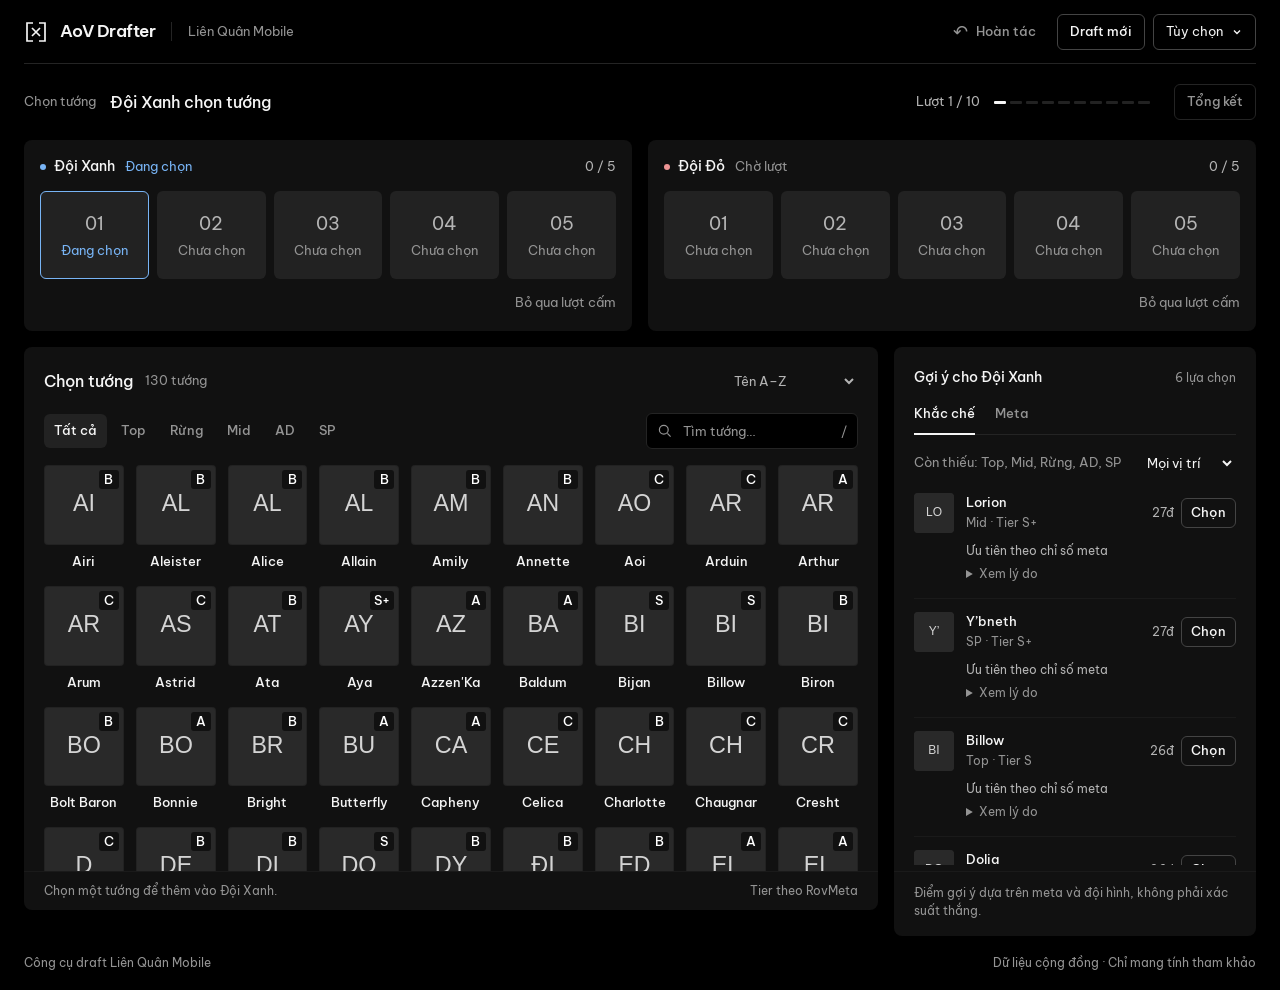
==== commit 18dc110f: "refactor: refactor UI" ====
--- a/public/index.html
+++ b/public/index.html
@@ -1,241 +1,103 @@
 <!DOCTYPE html>
-<html lang="vi">
-
+<html lang="vi" data-theme="dark">
 <head>
     <meta charset="UTF-8">
     <meta name="viewport" content="width=device-width, initial-scale=1.0">
-    <title>Hệ Thống Gợi Ý Cấm Chọn Liên Quân Mobile - AoV Day</title>
-    <!-- Google Fonts: Be Vietnam Pro (Vietnamese Compatible) -->
+    <meta name="theme-color" content="#000000">
+    <meta name="description" content="Công cụ cấm chọn Liên Quân Mobile. Xây dựng đội hình và tìm lựa chọn khắc chế cho từng lượt draft.">
+    <title>AoV Drafter — Cấm chọn Liên Quân Mobile</title>
+    <link rel="icon" type="image/png" href="assets/img/aov_logo.png">
     <link rel="preconnect" href="https://fonts.googleapis.com">
     <link rel="preconnect" href="https://fonts.gstatic.com" crossorigin>
-    <link href="https://fonts.googleapis.com/css2?family=Be+Vietnam+Pro:wght@300;400;500;600;700;800&display=swap"
-        rel="stylesheet">
-    <!-- Web Favicon: AoV Logo -->
-    <link rel="icon" type="image/png" href="assets/img/aov_logo.png">
-    <!-- FontAwesome for Premium Icons -->
-    <link rel="stylesheet" href="https://cdnjs.cloudflare.com/ajax/libs/font-awesome/6.4.0/css/all.min.css">
-    <!-- Main Style Sheet -->
+    <link href="https://fonts.googleapis.com/css2?family=Be+Vietnam+Pro:wght@400;500;600;700&display=swap" rel="stylesheet">
     <link rel="stylesheet" href="assets/css/style.css">
-    <!-- Theme setup script to prevent flash of wrong theme -->
     <script>
         (function () {
-            const theme = localStorage.getItem('theme') || 'system';
-            const isDark = theme === 'dark' || (theme === 'system' && window.matchMedia('(prefers-color-scheme: dark)').matches);
-            document.documentElement.setAttribute('data-theme', isDark ? 'dark' : 'light');
-            document.documentElement.setAttribute('data-theme-setting', theme);
+            const theme = localStorage.getItem('theme') || 'dark';
+            const dark = theme === 'dark' || (theme === 'system' && matchMedia('(prefers-color-scheme: dark)').matches);
+            document.documentElement.dataset.theme = dark ? 'dark' : 'light';
+            document.documentElement.dataset.themeSetting = theme;
         })();
     </script>
 </head>
-
 <body>
-    <div class="app-background"></div>
-
-    <div class="container">
-        <!-- HEADER ZONE -->
+    <a class="skip-link" href="#search-input">Đến danh sách tướng</a>
+    <div class="app-shell">
         <header class="app-header">
-            <div class="header-logo">
-                <i class="fa-solid fa-shield-halved logo-icon"></i>
-                <div class="logo-text">
-                    <h1>AOV DRAFTER</h1>
-                    <span>Hệ thống hỗ trợ ban/pick</span>
-                </div>
+            <div class="brand">
+                <svg class="brand-mark" viewBox="0 0 24 24" fill="none" aria-hidden="true"><path d="M9 3H3v18h6M15 3h6v18h-6M8 8l8 8M16 8l-8 8" stroke="currentColor" stroke-width="1.7"/></svg>
+                <h1>AoV Drafter</h1>
+                <span class="brand-game">Liên Quân Mobile</span>
             </div>
-
-            <!-- CENTRAL CONTROL BAR -->
-            <div id="central-status-bar" class="status-bar">
-                <div class="phase-badge" id="current-phase">ĐANG KHỞI TẠO</div>
-                <div class="status-main">
-                    <span id="status-text">Đang tải cơ sở dữ liệu...</span>
-                </div>
-            </div>
-
             <div class="header-actions">
-                <div class="settings-actions">
-                    <div class="theme-toggle-group" id="theme-toggle-group">
-                        <button class="theme-btn" data-theme-val="light" title="Giao diện Sáng">
-                            <i class="fa-solid fa-sun"></i>
-                        </button>
-                        <button class="theme-btn" data-theme-val="dark" title="Giao diện Tối">
-                            <i class="fa-solid fa-moon"></i>
-                        </button>
-                        <button class="theme-btn" data-theme-val="system" title="Giao diện Hệ thống">
-                            <i class="fa-solid fa-desktop"></i>
-                        </button>
+                <button id="btn-undo" class="control-btn" disabled><span aria-hidden="true">↶</span> Hoàn tác</button>
+                <button id="btn-reset" class="control-btn">Draft mới</button>
+                <details class="settings-menu" id="settings-menu">
+                    <summary class="control-btn">Tùy chọn <svg class="settings-chevron" viewBox="0 0 12 12" aria-hidden="true"><path d="m3 4.5 3 3 3-3" /></svg></summary>
+                    <div class="settings-popover">
+                        <span class="settings-label">Giao diện</span>
+                        <div class="theme-toggle-group" id="theme-toggle-group" aria-label="Giao diện">
+                            <button class="theme-btn" data-theme-val="light" aria-pressed="false">Sáng</button>
+                            <button class="theme-btn" data-theme-val="dark" aria-pressed="true">Tối</button>
+                            <button class="theme-btn" data-theme-val="system" aria-pressed="false">Hệ thống</button>
+                        </div>
+                        <label class="checkbox-label"><input type="checkbox" id="skip-ban-checkbox" checked> Bỏ qua lượt cấm</label>
+                        <p>Áp dụng trước khi bắt đầu chọn tướng.</p>
                     </div>
-                    <div class="settings-group">
-                        <label class="toggle-switch">
-                            <input type="checkbox" id="skip-ban-checkbox" checked>
-                            <span class="slider"></span>
-                        </label>
-                        <span class="settings-label">Bỏ qua cấm</span>
-                    </div>
-                </div>
-                <div class="button-actions">
-                    <button id="btn-undo" class="control-btn warning" title="Quay lại lượt trước" disabled>
-                        <i class="fa-solid fa-rotate-left"></i> <span>Hoàn Tác</span>
-                    </button>
-                    <button id="btn-reset" class="control-btn danger" title="Thiết lập lại từ đầu">
-                        <i class="fa-solid fa-arrows-rotate"></i> <span>Reset</span>
-                    </button>
-                </div>
+                </details>
             </div>
         </header>
-
-        <!-- MAIN LAYOUT -->
-        <main class="draft-hud">
-            <!-- LEFT COLUMN: BLUE TEAM (BLUE) -->
-            <section class="team-column blue-team" id="blue-column">
-                <div class="team-header">
-                    <h2>ĐỘI XANH</h2>
-                    <span class="team-badge blue">BLUE TEAM</span>
+        <main>
+            <section class="draft-status" aria-label="Lượt hiện tại">
+                <div class="status-copy" id="central-status-bar" role="status" aria-live="polite">
+                    <span id="current-phase" class="phase-badge">Chọn tướng</span>
+                    <strong id="status-text">Đội Xanh chọn tướng</strong>
                 </div>
-
-                <!-- Horizontal Ban Slots -->
-                <div class="ban-section">
-                    <div class="ban-title">CẤM (BANS)</div>
-                    <div class="ban-slots-row" id="ban-slots-blue">
-                        <div class="ban-slot blue-ban-slot" data-slot="0"></div>
-                        <div class="ban-slot blue-ban-slot" data-slot="1"></div>
-                        <div class="ban-slot blue-ban-slot" data-slot="2"></div>
-                        <div class="ban-slot blue-ban-slot" data-slot="3"></div>
-                        <div class="ban-slot blue-ban-slot" data-slot="4"></div>
+                <div class="draft-progress"><span id="turn-count">Lượt 1 / 10</span><div id="turn-track" class="turn-track" aria-hidden="true"></div></div>
+                <button id="btn-analysis" class="control-btn" disabled>Tổng kết</button>
+            </section>
+            <div class="draft-board">
+                <section class="team-column blue-team" id="blue-column" aria-labelledby="blue-title">
+                    <div class="team-header"><h2 id="blue-title"><span class="team-dot" aria-hidden="true"></span>Đội Xanh</h2><span class="team-turn-label" id="team-status-blue">Chọn trước</span><span class="team-count" id="team-count-blue">0 / 5</span></div>
+                    <div class="pick-slots-col" id="pick-slots-blue">
+                        <div class="pick-slot blue-pick-slot"></div><div class="pick-slot blue-pick-slot"></div><div class="pick-slot blue-pick-slot"></div><div class="pick-slot blue-pick-slot"></div><div class="pick-slot blue-pick-slot"></div>
                     </div>
-                </div>
-
-                <!-- Vertical Pick Slots -->
-                <div class="pick-section">
-                    <div class="pick-title">CHỌN (PICKS)</div>
-                    <div class="pick-slots-col" id="pick-slots-blue">
-                        <div class="pick-slot blue-pick-slot" data-slot="0"></div>
-                        <div class="pick-slot blue-pick-slot" data-slot="1"></div>
-                        <div class="pick-slot blue-pick-slot" data-slot="2"></div>
-                        <div class="pick-slot blue-pick-slot" data-slot="3"></div>
-                        <div class="pick-slot blue-pick-slot" data-slot="4"></div>
+                    <div class="ban-section"><span class="ban-title">Cấm</span><div class="ban-slots-row" id="ban-slots-blue"><div class="ban-slot blue-ban-slot"></div><div class="ban-slot blue-ban-slot"></div><div class="ban-slot blue-ban-slot"></div><div class="ban-slot blue-ban-slot"></div><div class="ban-slot blue-ban-slot"></div></div><span class="ban-note" id="ban-note-blue"></span></div>
+                </section>
+                <section class="team-column red-team" id="red-column" aria-labelledby="red-title">
+                    <div class="team-header"><h2 id="red-title"><span class="team-dot" aria-hidden="true"></span>Đội Đỏ</h2><span class="team-turn-label" id="team-status-red">Chọn sau</span><span class="team-count" id="team-count-red">0 / 5</span></div>
+                    <div class="pick-slots-col" id="pick-slots-red">
+                        <div class="pick-slot red-pick-slot"></div><div class="pick-slot red-pick-slot"></div><div class="pick-slot red-pick-slot"></div><div class="pick-slot red-pick-slot"></div><div class="pick-slot red-pick-slot"></div>
                     </div>
-                </div>
-            </section>
-
-            <!-- MIDDLE COLUMN: CONTROLS, GRID & RECOMMENDATIONS -->
-            <section class="center-column">
-                <!-- HERO SELECTION GRID PANEL -->
-                <div class="panel selection-panel">
-                    <div class="filter-bar">
-                        <div class="role-filters" id="role-filters">
-                            <button class="filter-tab active" data-role="all" id="btn-filter-all">Tất cả</button>
-                            <button class="filter-tab" data-role="Top" id="btn-filter-top">Top</button>
-                            <button class="filter-tab" data-role="Jungle" id="btn-filter-jungle">Rừng</button>
-                            <button class="filter-tab" data-role="Mid" id="btn-filter-mid">Mid</button>
-                            <button class="filter-tab" data-role="AD" id="btn-filter-ad">AD</button>
-                            <button class="filter-tab" data-role="SP" id="btn-filter-sp">SP</button>
-                        </div>
-                        <div class="filter-controls-right">
-                            <div class="search-box">
-                                <i class="fa-solid fa-magnifying-glass search-icon"></i>
-                                <input type="text" id="search-input" placeholder="Tìm tên tướng..." autocomplete="off">
-                                <button id="clear-search-btn" class="clear-search-btn"><i class="fa-solid fa-xmark"></i></button>
-                            </div>
-                            <div class="sort-box">
-                                <select id="sort-select" class="sort-select">
-                                    <option value="name">Xếp theo: Tên chữ cái</option>
-                                    <option value="tier">Xếp theo: Tier List</option>
-                                    <option value="win_rate">Xếp theo: Tỷ lệ thắng</option>
-                                    <option value="pick_rate">Xếp theo: Tỷ lệ chọn</option>
-                                    <option value="ban_rate">Xếp theo: Tỷ lệ cấm</option>
-                                </select>
-                            </div>
-                        </div>
+                    <div class="ban-section"><span class="ban-title">Cấm</span><div class="ban-slots-row" id="ban-slots-red"><div class="ban-slot red-ban-slot"></div><div class="ban-slot red-ban-slot"></div><div class="ban-slot red-ban-slot"></div><div class="ban-slot red-ban-slot"></div><div class="ban-slot red-ban-slot"></div></div><span class="ban-note" id="ban-note-red"></span></div>
+                </section>
+            </div>
+            <div class="mobile-workspace-tabs" aria-label="Nội dung draft"><button class="workspace-tab active" data-view="heroes" aria-pressed="true">Tướng</button><button class="workspace-tab" data-view="recommendations" aria-pressed="false">Gợi ý</button></div>
+            <!-- At 1440px: 48px outer padding + 1014px pool + 16px gap + 362px rail = 1440px. -->
+            <div class="workspace" id="workspace" data-view="heroes">
+                <section class="selection-panel" aria-labelledby="pool-title">
+                    <div class="pool-header"><div class="section-title"><h2 id="pool-title">Chọn tướng</h2><span id="hero-count" class="count-text">130 tướng</span></div><label class="sort-box"><span class="sr-only">Sắp xếp tướng</span><select id="sort-select"><option value="name">Tên A–Z</option><option value="tier">Tier cao nhất</option><option value="win_rate">Tỷ lệ thắng</option><option value="pick_rate">Tỷ lệ chọn</option><option value="ban_rate">Tỷ lệ cấm</option></select></label></div>
+                    <div class="pool-toolbar">
+                        <div class="role-filters" id="role-filters" aria-label="Lọc theo vị trí"><button class="filter-tab active" data-role="all" id="btn-filter-all" aria-pressed="true">Tất cả</button><button class="filter-tab" data-role="Top" aria-pressed="false">Top</button><button class="filter-tab" data-role="Jungle" aria-pressed="false">Rừng</button><button class="filter-tab" data-role="Mid" aria-pressed="false">Mid</button><button class="filter-tab" data-role="AD" aria-pressed="false">AD</button><button class="filter-tab" data-role="SP" aria-pressed="false">SP</button></div>
+                        <div class="search-box"><svg viewBox="0 0 20 20" aria-hidden="true"><circle cx="8.5" cy="8.5" r="5.5"/><path d="m13 13 4 4"/></svg><label class="sr-only" for="search-input">Tìm tướng</label><input type="search" id="search-input" placeholder="Tìm tướng…" autocomplete="off"><button id="clear-search-btn" aria-label="Xóa tìm kiếm">×</button><kbd aria-hidden="true">/</kbd></div>
                     </div>
-
-                    <!-- Lưới tướng -->
-                    <div class="hero-grid-container">
-                        <div class="hero-grid" id="hero-grid">
-                            <!-- Hero cards injected by JavaScript -->
-                        </div>
-                    </div>
-                </div>
-
-                <!-- RECOMMENDATION & TEAM STATS PANEL -->
-                <div class="panel recommendation-panel">
-                    <div class="rec-header">
-                        <h3 id="recommendation-title"><i class="fa-solid fa-wand-magic-sparkles magic-icon"></i> GỢI Ý TƯỚNG TỐI ƯU (ĐỘI XANH)</h3>
-                        <span class="role-target" id="missing-roles-text">Vị trí khuyên chọn: Đang tính toán...</span>
-                    </div>
-                    <div class="rec-filters" id="rec-role-filters">
-                        <div class="rec-filters-left">
-                            <button class="rec-filter-tab active" data-role="all">Tất cả</button>
-                            <button class="rec-filter-tab" data-role="Top">Top</button>
-                            <button class="rec-filter-tab" data-role="Jungle">Rừng</button>
-                            <button class="rec-filter-tab" data-role="Mid">Mid</button>
-                            <button class="rec-filter-tab" data-role="AD">AD</button>
-                            <button class="rec-filter-tab" data-role="SP">SP</button>
-                        </div>
-                        <div class="rec-modes-right" id="rec-modes">
-                            <button class="mode-btn" data-mode="meta"><i class="fa-solid fa-fire"></i> Gợi ý theo Meta</button>
-                            <button class="mode-btn active" data-mode="counter"><i class="fa-solid fa-shield-halved"></i> Gợi ý theo Khắc chế</button>
-                        </div>
-                    </div>
-
-                    <div class="recommendations-container" id="recommendations-container">
-                        <div class="rec-list" id="recommendation-list">
-                            <!-- Top 3 recommendations injected by JavaScript -->
-                        </div>
-                    </div>
-
-                    
-                </div>
-            </section>
-
-            <!-- RIGHT COLUMN: RED TEAM (RED) -->
-            <section class="team-column red-team" id="red-column">
-                <div class="team-header">
-                    <h2>ĐỘI ĐỎ</h2>
-                    <span class="team-badge red">RED TEAM</span>
-                </div>
-
-                <!-- Horizontal Ban Slots -->
-                <div class="ban-section">
-                    <div class="ban-title">CẤM (BANS)</div>
-                    <div class="ban-slots-row" id="ban-slots-red">
-                        <div class="ban-slot red-ban-slot" data-slot="0"></div>
-                        <div class="ban-slot red-ban-slot" data-slot="1"></div>
-                        <div class="ban-slot red-ban-slot" data-slot="2"></div>
-                        <div class="ban-slot red-ban-slot" data-slot="3"></div>
-                        <div class="ban-slot red-ban-slot" data-slot="4"></div>
-                    </div>
-                </div>
-
-                <!-- Vertical Pick Slots -->
-                <div class="pick-section">
-                    <div class="pick-title">CHỌN (PICKS)</div>
-                    <div class="pick-slots-col" id="pick-slots-red">
-                        <div class="pick-slot red-pick-slot" data-slot="0"></div>
-                        <div class="pick-slot red-pick-slot" data-slot="1"></div>
-                        <div class="pick-slot red-pick-slot" data-slot="2"></div>
-                        <div class="pick-slot red-pick-slot" data-slot="3"></div>
-                        <div class="pick-slot red-pick-slot" data-slot="4"></div>
-                    </div>
-                </div>
-            </section>
+                    <div class="hero-grid-container"><div class="hero-grid" id="hero-grid"></div></div>
+                    <div class="pool-footer"><span id="pool-hint">Chọn một tướng để thêm vào đội hình.</span><span>Tier theo RovMeta</span></div>
+                </section>
+                <aside class="recommendation-panel" aria-labelledby="recommendation-title">
+                    <div class="rec-header"><h2 id="recommendation-title">Gợi ý cho Đội Xanh</h2><span class="quiet-label">6 lựa chọn</span></div>
+                    <div class="rec-modes" id="rec-modes" aria-label="Chế độ gợi ý"><button class="mode-btn active" data-mode="counter" aria-pressed="true">Khắc chế</button><button class="mode-btn" data-mode="meta" aria-pressed="false">Meta</button></div>
+                    <div class="rec-context"><span id="missing-roles-text">Chưa có tướng</span><label><span class="sr-only">Vị trí gợi ý</span><select id="rec-role-select"><option value="all">Mọi vị trí</option><option value="Top">Top</option><option value="Jungle">Rừng</option><option value="Mid">Mid</option><option value="AD">AD</option><option value="SP">SP</option></select></label></div>
+                    <div class="recommendations-container"><div class="rec-list" id="recommendation-list"></div></div>
+                    <p class="rec-footnote">Điểm gợi ý dựa trên meta và đội hình, không phải xác suất thắng.</p>
+                </aside>
+            </div>
         </main>
-
-        <div id="completion-overlay" class="completion-overlay hidden">
-            <div class="overlay-content">
-                <i class="fa-solid fa-trophy trophy-icon"></i>
-                <h2>CẤM CHỌN HOÀN TẤT</h2>
-                <p>Cả hai đội đã hoàn thành lượt cấm chọn. Bấm Reset để bắt đầu lượt mới.</p>
-                <div class="overlay-analysis" id="overlay-analysis">
-                    <!-- Dynamic Analysis content will be generated here -->
-                </div>
-                <div class="overlay-actions">
-                    <button id="btn-overlay-close" class="control-btn">Xem lại đội hình</button>
-                    <button id="btn-overlay-reset" class="control-btn danger">Bắt đầu lượt mới</button>
-                </div>
-            </div>
-        </div>
+        <footer class="app-footer"><span>Công cụ draft Liên Quân Mobile</span><span>Dữ liệu cộng đồng · Chỉ mang tính tham khảo</span></footer>
     </div>
-
-    <!-- Main JavaScript Logic -->
+    <div id="completion-overlay" class="completion-overlay hidden" role="dialog" aria-modal="true" aria-labelledby="analysis-title" tabindex="-1">
+        <div class="overlay-content"><div class="overlay-heading"><div><h2 id="analysis-title">Tổng kết đội hình</h2><p>So sánh hai đội sau lượt cấm chọn.</p></div><button id="btn-overlay-close" class="control-btn" aria-label="Đóng tổng kết">Đóng <span aria-hidden="true">×</span></button></div><p class="analysis-disclaimer">Thuộc tính được ước lượng theo vai trò. Đây không phải dự đoán kết quả trận đấu.</p><div class="overlay-analysis" id="overlay-analysis"></div><div class="overlay-actions"><button id="btn-overlay-reset" class="control-btn primary-btn">Bắt đầu draft mới</button></div></div>
+    </div>
     <script src="assets/js/app.js"></script>
 </body>
-
 </html>
--- a/public/assets/css/style.css
+++ b/public/assets/css/style.css
@@ -1,2468 +1,337 @@
-/* ==========================================
-   AOV DRAFTER - DESIGN SYSTEM (style.css)
-   ========================================== */
+/* A draft workspace: neutral surfaces, team colour only on draft state.
+   Desktop board: 2 equal teams. Workspace: flexible pool + 362px suggestions. */
+:root {
+    color-scheme: dark;
+    --ground: #000000;
+    --surface: #111111;
+    --raised: #222222;
+    --hover: #1c1c1c;
+    --border: #242424;
+    --rule: #1a1a1a;
+    --control: #444444;
+    --text: #f5f5f5;
+    --muted: #b4b4b4;
+    --faint: #949494;
+    --blue-primary: #78b4f5;
+    --red-primary: #ee9595;
+    --on-primary: #111111;
+    --font: 'Be Vietnam Pro', sans-serif;
+    --gap: 16px;
+    --radius: 8px;
+}
+:root[data-theme='light'] {
+    color-scheme: light;
+    --ground: #f5f5f5;
+    --surface: #ffffff;
+    --raised: #ededed;
+    --hover: #f2f2f2;
+    --border: #e4e4e4;
+    --rule: #eeeeee;
+    --control: #c6c6c6;
+    --text: #181818;
+    --muted: #5d5d5d;
+    --faint: #686868;
+    --blue-primary: #235d9c;
+    --red-primary: #a83a3a;
+    --on-primary: #ffffff;
+}
+* { box-sizing: border-box; }
+body { margin: 0; background: var(--ground); color: var(--text); font: 14px/1.5 var(--font); font-variant-numeric: tabular-nums; -webkit-font-smoothing: antialiased; }
+button, input, select { font: inherit; color: inherit; }
+button, summary, select { -webkit-tap-highlight-color: transparent; }
+button { cursor: pointer; }
+button:disabled { cursor: not-allowed; color: var(--faint); }
+button, select, input { border-radius: 6px; }
+button { border: 0; background: none; }
+a { color: inherit; }
+button:focus-visible, summary:focus-visible, input:focus-visible, select:focus-visible, a:focus-visible { outline: 2px solid var(--text); outline-offset: 3px; }
+h1, h2, h3, h4, h5, h6, p { margin: 0; }
+button, h1, h2, h3, h4 { font-weight: 500; }
+img { display: block; max-width: 100%; object-fit: cover; }
+[hidden], .hidden { display: none !important; }
+.sr-only { position: absolute; width: 1px; height: 1px; padding: 0; margin: -1px; overflow: hidden; clip: rect(0,0,0,0); white-space: nowrap; border: 0; }
+.skip-link { position: fixed; top: -80px; left: 16px; z-index: 100; background: var(--text); color: var(--ground); padding: 12px; }
+.skip-link:focus { top: 8px; }
+.app-shell { max-width: 1680px; margin: 0 auto; padding: 0 24px; }
+.app-header { height: 64px; display: flex; align-items: center; justify-content: space-between; gap: 16px; border-bottom: 1px solid var(--border); }
+.brand, .header-actions, .team-header, .section-title, .pool-header, .pool-toolbar, .rec-header, .rec-context, .overlay-heading { display: flex; align-items: center; }
+.brand { gap: 12px; min-width: 0; }
+.brand-mark { width: 24px; height: 24px; flex: none; }
+.brand h1 { font-size: 17px; font-weight: 600; white-space: nowrap; letter-spacing: -.03em; }
+.brand-game { color: var(--faint); font-size: 13px; padding-left: 16px; margin-left: 4px; border-left: 1px solid var(--border); }
+.header-actions { gap: 8px; }
+.control-btn { min-height: 36px; padding: 7px 12px; display: inline-flex; justify-content: center; align-items: center; gap: 8px; font-size: 13px; border: 1px solid var(--control); border-radius: 6px; white-space: nowrap; }
+.control-btn:hover:not(:disabled) { background: var(--raised); }
+.control-btn:disabled { border-color: var(--border); }
+#btn-undo { border-color: transparent; }
+#btn-undo > span { font-size: 18px; line-height: 1; }
+.settings-menu { position: relative; }
+.settings-menu summary { cursor: pointer; list-style: none; }
+.settings-menu summary::-webkit-details-marker { display: none; }
+.settings-chevron { width: 12px; height: 12px; flex: none; fill: none; stroke: currentColor; stroke-width: 1.4; transition: transform .15s ease; }
+.settings-menu[open] .settings-chevron { transform: rotate(180deg); }
+.settings-popover { position: absolute; z-index: 20; top: calc(100% + 10px); right: 0; width: 270px; padding: 18px; background: var(--surface); border: 1px solid var(--control); border-radius: var(--radius); }
+.settings-label { display: block; margin-bottom: 10px; font-size: 13px; }
+.theme-toggle-group { display: flex; padding: 3px; gap: 3px; background: var(--raised); border-radius: 6px; }
+.theme-btn { flex: 1; min-width: 0; padding: 6px 2px; font-size: 12px; line-height: 1.4; white-space: nowrap; color: var(--muted); }
+.theme-btn.active { background: var(--surface); color: var(--text); }
+.checkbox-label { display: flex; align-items: center; gap: 10px; font-size: 13px; margin-top: 20px; cursor: pointer; }
+.checkbox-label input { width: 16px; height: 16px; accent-color: var(--text); }
+.settings-popover p { font-size: 13px; color: var(--faint); margin-top: 8px; }
+.draft-status { min-height: 76px; display: flex; align-items: center; gap: 24px; }
+.status-copy { display: flex; gap: 14px; align-items: center; flex: 1; min-width: 0; }
+.phase-badge { color: var(--faint); font-size: 13px; white-space: nowrap; }
+.status-copy strong { font-size: 16px; font-weight: 500; }
+.draft-progress { display: flex; gap: 14px; align-items: center; color: var(--muted); font-size: 13px; font-variant-numeric: tabular-nums; }
+.turn-track { display: flex; gap: 4px; }
+.turn-step { display: block; width: 12px; height: 3px; border-radius: 1px; background: var(--raised); }
+.turn-step.done { background: var(--faint); }
+.turn-step.current { background: var(--text); }
+.draft-board { display: grid; grid-template-columns: repeat(2, minmax(0,1fr)); gap: var(--gap); }
+.team-column { min-width: 0; padding: 16px; border-radius: var(--radius); background: var(--surface); --team-color: var(--blue-primary); }
+.red-team { --team-color: var(--red-primary); }
+.team-header { gap: 10px; margin-bottom: 14px; }
+.team-header h2 { display: flex; align-items: center; gap: 8px; font-size: 14px; }
+.team-dot { width: 6px; height: 6px; background: var(--team-color); border-radius: 50%; }
+.team-turn-label { font-size: 13px; color: var(--faint); }
+.active-team-turn .team-turn-label { color: var(--team-color); }
+.team-count { margin-left: auto; font-size: 13px; color: var(--muted); font-variant-numeric: tabular-nums; }
+.pick-slots-col { display: grid; grid-template-columns: repeat(5,minmax(0,1fr)); gap: 8px; }
+.pick-slot { position: relative; height: 88px; border-radius: 6px; background: var(--raised); overflow: hidden; display: flex; align-items: center; justify-content: center; flex-direction: column; }
+.pick-slot.active-slot-highlight { outline: 1px solid var(--team-color); outline-offset: -1px; }
+.pick-slot.filled { background: var(--hover); }
+.pick-order { position: absolute; left: 8px; top: 6px; font-size: 13px; color: var(--faint); font-variant-numeric: tabular-nums; }
+.pick-placeholder-content { display: flex; flex-direction: column; gap: 4px; text-align: center; color: var(--faint); font-size: 13px; }
+.pick-placeholder-content .slot-number { font-size: 18px; color: var(--muted); font-weight: 400; }
+.active-slot-highlight .pick-placeholder-content { color: var(--team-color); }
+.pick-card-img { width: 46px; height: 46px; margin: 3px auto 6px; border-radius: 4px; overflow: hidden; }
+.pick-card-img img { width: 100%; height: 100%; }
+.pick-card-info { text-align: center; width: 100%; padding: 0 4px; }
+.pick-card-info h4 { font-size: 13px; overflow: hidden; text-overflow: ellipsis; white-space: nowrap; }
+.pick-card-info p { font-size: 13px; color: var(--faint); }
+.ban-section { display: flex; align-items: center; gap: 10px; margin-top: 12px; min-height: 24px; }
+.ban-title, .ban-note { color: var(--faint); font-size: 13px; }
+.ban-slots-row { display: flex; gap: 5px; }
+.ban-slot { position: relative; width: 24px; height: 24px; border-radius: 3px; background: var(--raised); display: grid; place-items: center; overflow: hidden; color: var(--faint); font-size: 13px; }
+.ban-slot img { width: 100%; height: 100%; filter: grayscale(1); opacity: .7; }
+.ban-slot.filled::after { position: absolute; width: 100%; height: 1px; background: var(--text); transform: rotate(-45deg); content: ''; }
+.ban-slot.active-slot-highlight { outline: 1px solid var(--team-color); outline-offset: -1px; }
+.ban-section.skipped .ban-slots-row { display: none; }
+.ban-section.skipped .ban-title { display: none; }
+.ban-note { margin-left: auto; }
+.workspace { margin-top: var(--gap); display: grid; grid-template-columns: minmax(0,1fr) 362px; gap: var(--gap); align-items: start; }
+.selection-panel, .recommendation-panel { min-width: 0; background: var(--surface); border-radius: var(--radius); }
+.pool-header { padding: 18px 20px 0; justify-content: space-between; gap: 16px; }
+.section-title { gap: 12px; }
+h2 { font-size: 16px; font-weight: 500; }
+.count-text, .quiet-label { font-size: 13px; color: var(--faint); font-variant-numeric: tabular-nums; }
+select { font-size: 13px; min-height: 32px; background: var(--surface); padding: 5px 24px 5px 8px; border: 1px solid var(--control); max-width: 100%; }
+.sort-box select { color: var(--muted); border-color: transparent; }
+.pool-toolbar { justify-content: space-between; gap: 16px; padding: 16px 20px; }
+.role-filters { display: flex; gap: 4px; }
+.filter-tab { padding: 7px 10px; min-height: 34px; font-size: 13px; color: var(--faint); white-space: nowrap; }
+.filter-tab.active { background: var(--raised); color: var(--text); }
+.filter-tab:hover { color: var(--text); }
+.search-box { display: flex; align-items: center; width: 212px; min-width: 120px; position: relative; background: var(--ground); border: 1px solid var(--border); border-radius: 6px; }
+.search-box svg { width: 16px; height: 16px; margin-left: 10px; fill: none; stroke: var(--faint); stroke-width: 1.5; flex: none; }
+.search-box input { background: transparent; border: 0; min-width: 0; width: 100%; height: 34px; padding: 6px 10px; font-size: 13px; }
+.search-box input::-webkit-search-cancel-button { display: none; }
+.search-box input::placeholder { color: var(--faint); }
+.search-box kbd { font: 12px var(--font); color: var(--faint); padding: 0 10px; }
+#clear-search-btn { display: none; font-size: 18px; line-height: 1; padding: 8px 10px; }
+.search-box:has(#clear-search-btn[style*='block']) kbd { display: none; }
+.hero-grid-container { padding: 0 20px 20px; max-height: max(350px, calc(100dvh - 494px)); overflow-y: auto; scrollbar-width: thin; scrollbar-color: var(--control) transparent; }
+.hero-grid { display: grid; grid-template-columns: repeat(auto-fill,minmax(74px,1fr)); gap: 16px 12px; }
+.hero-card { min-width: 0; position: relative; padding: 0; text-align: center; background: none; border-radius: 4px; display: flex; flex-direction: column; align-items: stretch; }
+.hero-card-img { aspect-ratio: 1; border-radius: 4px; overflow: hidden; background: var(--raised); border: 1px solid transparent; }
+.hero-card-img img { width: 100%; height: 100%; }
+.hero-card:hover:not(:disabled) .hero-card-img { border-color: var(--text); }
+.hero-card:hover:not(:disabled) .hero-card-img img { opacity: .85; }
+.hero-card-name { display: block; font-size: 13px; line-height: 18px; margin-top: 7px; white-space: nowrap; overflow: hidden; text-overflow: ellipsis; }
+.hero-card-badge { position: absolute; right: 5px; top: 5px; min-width: 20px; padding: 0 4px; border-radius: 3px; background: #111111; color: #ffffff; font-size: 13px; line-height: 19px; font-weight: 500; }
+.hero-card:disabled .hero-card-img { filter: grayscale(1); opacity: .32; }
+.hero-card:disabled .hero-card-name { color: var(--faint); }
+.hero-card-used { position: absolute; top: 50%; left: 0; right: 0; font-size: 13px; line-height: 20px; background: var(--ground); color: var(--muted); transform: translateY(-100%); }
+.pool-footer { padding: 10px 20px; display: flex; gap: 16px; justify-content: space-between; border-top: 1px solid var(--rule); color: var(--faint); font-size: 13px; }
+.pool-footer span { min-width: 0; }
+.grid-empty { grid-column: 1 / -1; padding: 32px 0; color: var(--muted); font-size: 14px; }
+.grid-empty p { font-size: 13px; color: var(--faint); margin-top: 4px; }
+.rec-header { padding: 20px 20px 16px; justify-content: space-between; gap: 8px; }
+.rec-header h2 { font-size: 14px; }
+.rec-header .quiet-label { font-size: 13px; }
+.rec-modes { display: flex; margin: 0 20px; border-bottom: 1px solid var(--border); gap: 20px; }
+.mode-btn { border-radius: 0; color: var(--faint); font-size: 13px; padding: 0 0 10px; position: relative; }
+.mode-btn.active { color: var(--text); }
+.mode-btn.active::after { content: ''; position: absolute; left: 0; right: 0; bottom: -1px; height: 2px; background: var(--text); }
+.rec-context { justify-content: space-between; gap: 8px; padding: 12px 20px; }
+#missing-roles-text { color: var(--faint); font-size: 13px; min-width: 0; }
+.rec-context select { font-size: 13px; padding-right: 18px; border-color: transparent; max-width: 112px; }
+.recommendations-container { padding: 0 20px; max-height: max(350px, calc(100dvh - 526px)); overflow-y: auto; scrollbar-width: thin; scrollbar-color: var(--control) transparent; }
+.rec-card { padding: 13px 0; border-top: 1px solid var(--rule); }
+.rec-card:first-child { border-top: 0; padding-top: 2px; }
+.rec-card-main { display: grid; grid-template-columns: 40px minmax(0,1fr) auto; gap: 12px; align-items: center; }
+.rec-card-avatar { width: 40px; height: 40px; border-radius: 4px; overflow: hidden; background: var(--raised); }
+.rec-card-avatar img { width: 100%; height: 100%; }
+.rec-hero-details h3 { font-size: 13px; white-space: nowrap; overflow: hidden; text-overflow: ellipsis; }
+.rec-hero-details p { font-size: 13px; color: var(--faint); margin-top: 2px; }
+.rec-select { text-align: right; }
+.btn-rec-select { min-height: 30px; border: 1px solid var(--control); font-size: 13px; padding: 4px 9px; }
+.btn-rec-select:hover { background: var(--raised); }
+.rec-card-score { font-size: 13px; color: var(--muted); font-variant-numeric: tabular-nums; margin-right: 7px; }
+.rec-reason-preview { font-size: 13px; color: var(--muted); margin: 9px 0 0 52px; white-space: nowrap; text-overflow: ellipsis; overflow: hidden; }
+.rec-reason-details { margin: 3px 0 0 52px; }
+.rec-reason-details summary { color: var(--faint); font-size: 13px; cursor: pointer; width: fit-content; padding: 2px 0; }
+.rec-reason-details ul { padding-left: 16px; margin: 10px 0 4px; font-size: 13px; color: var(--muted); }
+.rec-reason-details li + li { margin-top: 8px; }
+.rec-reason-details .negative-reason { color: var(--red-primary); }
+.rec-empty-state { color: var(--muted); font-size: 13px; padding: 24px 0; }
+.rec-empty-state p { color: var(--faint); font-size: 13px; margin-top: 8px; }
+.rec-footnote { font-size: 13px; color: var(--faint); padding: 12px 20px 16px; border-top: 1px solid var(--rule); margin-top: 6px; }
+.app-footer { display: flex; align-items: center; justify-content: space-between; padding: 18px 0; color: var(--faint); font-size: 13px; }
+.mobile-workspace-tabs { display: none; }
+.completion-overlay { position: fixed; inset: 0; z-index: 50; background: #000000b3; display: flex; align-items: center; justify-content: center; padding: 24px; }
+.overlay-content { width: min(940px,100%); max-height: calc(100dvh - 48px); overflow-y: auto; background: var(--surface); padding: 28px; border: 1px solid var(--control); border-radius: 12px; }
+.overlay-heading { justify-content: space-between; align-items: flex-start; gap: 16px; }
+.overlay-heading h2 { font-size: 20px; }
+.overlay-heading p { font-size: 13px; color: var(--muted); margin-top: 5px; }
+.analysis-disclaimer { color: var(--faint); font-size: 13px; margin: 20px 0; }
+.analysis-grid { display: grid; grid-template-columns: repeat(2,minmax(0,1fr)); gap: 32px; }
+.analysis-team h4 { font-size: 16px; margin-bottom: 20px; }
+.blue-team-title { color: var(--blue-primary); }
+.red-team-title { color: var(--red-primary); }
+.analysis-stat-row { display: grid; grid-template-columns: 95px minmax(0,1fr) 42px; gap: 10px; align-items: center; margin: 8px 0; font-size: 13px; }
+.stat-label { color: var(--muted); }
+.stat-track { height: 4px; background: var(--raised); border-radius: 1px; }
+.stat-fill { height: 100%; background: var(--blue-primary); border-radius: 1px; }
+.red-analysis .stat-fill { background: var(--red-primary); }
+.stat-val { text-align: right; font-variant-numeric: tabular-nums; color: var(--muted); }
+.team-tactics, .team-lane-notes { margin-top: 24px; }
+.analysis-team h5, .matchup-warnings h5 { font-size: 14px; margin-bottom: 8px; font-weight: 500; }
+.analysis-team h6 { font-size: 13px; font-weight: 500; margin-bottom: 5px; }
+.analysis-team p, .analysis-team li, .matchup-warnings p, .matchup-warnings li { color: var(--muted); font-size: 13px; line-height: 1.8; }
+.analysis-team ul, .matchup-warnings ul { padding-left: 18px; margin: 0; }
+.analysis-team li + li, .matchup-warnings li + li { margin-top: 8px; }
+.matchup-warnings { margin-top: 28px; padding-top: 20px; border-top: 1px solid var(--border); }
+.overlay-actions { margin-top: 24px; display: flex; justify-content: flex-end; }
+.primary-btn { background: var(--text); color: var(--on-primary); border-color: var(--text); }
+.primary-btn:hover:not(:disabled) { background: var(--muted); }
+body:has(.completion-overlay:not(.hidden)) { overflow: hidden; }
+@media (min-width: 1600px) { .hero-grid { grid-template-columns: repeat(auto-fill,minmax(82px,1fr)); } }
+@media (max-width: 1180px) {
+    .workspace { grid-template-columns: minmax(0,1fr) 320px; }
+    .pool-toolbar { flex-wrap: wrap; gap: 12px; }
+    .search-box { width: 100%; }
+    .hero-grid-container { max-height: 500px; }
+    .recommendations-container { max-height: 530px; }
+    .rec-card-main { gap: 8px; grid-template-columns: 36px minmax(0,1fr) auto; }
+    .rec-card-avatar { width: 36px; height: 36px; }
+    .rec-card-score { display: block; margin: 0 0 3px; }
+    .rec-reason-preview, .rec-reason-details { margin-left: 44px; }
+    .rec-context { flex-wrap: wrap; }
+}
+@media (max-width: 880px) {
+    .app-shell { padding: 0 20px; }
+    .brand-game { display: none; }
+    .draft-status { gap: 12px; }
+    .turn-track { display: none; }
+    .status-copy { flex-direction: column; align-items: flex-start; gap: 3px; }
+    .status-copy strong { font-size: 14px; }
+    .team-column { padding: 12px; }
+    .team-turn-label { margin-left: auto; }
+    .team-count { display: none; }
+    .pick-slot { height: 94px; }
+    .pick-card-img { width: 40px; height: 40px; }
+    .pick-order { left: 5px; top: 4px; }
+    .mobile-workspace-tabs { display: flex; gap: 24px; margin-top: 20px; border-bottom: 1px solid var(--border); }
+    .workspace-tab { font-size: 14px; padding: 0 0 12px; color: var(--faint); border-radius: 0; }
+    .workspace-tab.active { color: var(--text); border-bottom: 2px solid var(--text); }
+    .workspace { display: block; margin-top: 16px; }
+    .workspace[data-view='heroes'] .recommendation-panel { display: none; }
+    .workspace[data-view='recommendations'] .selection-panel { display: none; }
+    .pool-toolbar { flex-wrap: nowrap; }
+    .search-box { width: 212px; }
+    .hero-grid-container { max-height: 520px; }
+    .recommendations-container { max-height: none; }
+    .rec-header h2 { font-size: 16px; }
+    .rec-card-main { grid-template-columns: 44px minmax(0,1fr) auto; gap: 12px; }
+    .rec-card-avatar { width: 44px; height: 44px; }
+    .rec-hero-details h3 { font-size: 14px; }
+    .rec-hero-details p, .rec-reason-preview, .rec-reason-details summary { font-size: 13px; }
+    .rec-card-score { display: inline; margin-right: 12px; font-size: 13px; }
+    .rec-reason-preview, .rec-reason-details { margin-left: 56px; }
+    .btn-rec-select { font-size: 13px; padding: 8px 14px; }
+    .rec-context { flex-wrap: nowrap; }
+}
+@media (max-width: 600px) {
+    .app-shell { padding: 0 16px; }
+    .app-header { height: 60px; gap: 8px; }
+    .brand { gap: 8px; }
+    .brand-mark { width: 20px; height: 20px; }
+    .brand h1 { font-size: 15px; }
+    .header-actions { gap: 2px; }
+    .control-btn { padding: 7px 9px; font-size: 13px; min-height: 40px; }
+    #btn-undo { font-size: 0; padding: 7px 9px; }
+    #btn-undo > span { font-size: 22px; }
+    .draft-status { min-height: 70px; }
+    .phase-badge { font-size: 13px; }
+    .draft-progress { font-size: 13px; }
+    #btn-analysis { display: none; }
+    #btn-analysis:not(:disabled) { display: inline-flex; }
+    .draft-board { gap: 10px; grid-template-columns: minmax(0,1fr); }
+    .team-column { padding: 10px; }
+    .team-header { margin-bottom: 8px; }
+    .team-header h2 { font-size: 13px; }
+    .team-turn-label { font-size: 13px; }
+    .pick-slots-col { gap: 6px; }
+    .pick-slot { height: 68px; }
+    .pick-placeholder-content { font-size: 13px; gap: 0; }
+    .pick-placeholder-content .slot-number { font-size: 16px; }
+    .pick-card-img { width: 32px; height: 32px; margin: 0 auto 3px; }
+    .pick-card-info h4 { font-size: 13px; line-height: 16px; }
+    .pick-card-info p { display: none; }
+    .pick-order { font-size: 13px; left: 4px; top: 2px; }
+    .pick-slot.filled .pick-order { display: none; }
+    .ban-section { margin-top: 6px; min-height: 18px; }
+    .ban-title, .ban-note { font-size: 13px; }
+    .ban-slot { width: 20px; height: 20px; }
+    .ban-section.skipped { display: none; }
+    .mobile-workspace-tabs { margin-top: 16px; }
+    .workspace { margin-top: 12px; }
+    .pool-header { padding: 14px 12px 0; gap: 8px; }
+    .pool-header h2 { font-size: 14px; }
+    .section-title { gap: 8px; }
+    .count-text { font-size: 13px; }
+    .sort-box select { max-width: 112px; font-size: 13px; }
+    .pool-toolbar { padding: 8px 12px 12px; flex-direction: column-reverse; align-items: stretch; gap: 8px; }
+    .search-box { width: 100%; }
+    .search-box input { height: 40px; font-size: 13px; }
+    .search-box kbd { display: none; }
+    .role-filters { justify-content: space-between; gap: 0; }
+    .filter-tab { padding: 8px 10px; min-height: 40px; font-size: 13px; }
+    .hero-grid-container { padding: 0 12px 16px; max-height: 440px; }
+    .hero-grid { grid-template-columns: repeat(4,minmax(0,1fr)); gap: 14px 10px; }
+    .hero-card-name { font-size: 13px; margin-top: 5px; white-space: normal; height: 36px; line-height: 18px; }
+    .hero-card-badge { right: 3px; top: 3px; min-width: 17px; padding: 0 3px; font-size: 13px; line-height: 17px; }
+    .pool-footer { padding: 10px 12px; font-size: 13px; }
+    .pool-footer span:last-child { display: none; }
+    .rec-header { padding: 18px 16px 14px; }
+    .rec-modes { margin: 0 16px; }
+    .rec-context { padding: 10px 16px; }
+    .recommendations-container { padding: 0 16px; }
+    .rec-card { padding: 14px 0; }
+    .rec-footnote { padding: 12px 16px 16px; }
+    .rec-reason-details summary { min-height: 36px; display: flex; align-items: center; }
+    .app-footer { padding: 16px 0; }
+    .app-footer span:first-child { display: none; }
+    .completion-overlay { padding: 12px; }
+    .overlay-content { padding: 20px; max-height: calc(100dvh - 24px); }
+    .overlay-heading h2 { font-size: 18px; }
+    .analysis-grid { grid-template-columns: minmax(0,1fr); gap: 28px; }
+    .analysis-stat-row { grid-template-columns: 86px minmax(0,1fr) 40px; }
+}
+@media (prefers-reduced-motion: reduce) { *, *::before, *::after { scroll-behavior: auto !important; transition: none !important; animation: none !important; } }
 
-/* --- Root Variables & Theme Tokens --- */
-:root {
-    --bg-dark: #060810;
-    --bg-card: rgba(18, 24, 43, 0.88);
-    --bg-card-hover: rgba(24, 32, 58, 0.96);
-    --border-color: rgba(255, 255, 255, 0.08);
-    --border-color-hover: rgba(255, 255, 255, 0.18);
-
-    /* Text Colors */
-    --text-primary: #f8fafc;
-    --text-secondary: #cbd5e1;
-    --text-muted: #94a3b8;
-
-    /* Blue Team (Đội Xanh) Neon Palette */
-    --blue-primary: #00f0ff;
-    --blue-glow: rgba(0, 240, 255, 0.35);
-    --blue-bg: rgba(0, 240, 255, 0.08);
-    --blue-border: rgba(0, 240, 255, 0.2);
-
-    /* Red Team (Đội Đỏ) Neon Palette */
-    --red-primary: #ff2a5f;
-    --red-glow: rgba(255, 42, 95, 0.35);
-    --red-bg: rgba(255, 42, 95, 0.08);
-    --red-border: rgba(255, 42, 95, 0.2);
-
-    /* Tier Colors */
-    --tier-splus: #ff2a5f;
-    /* Crimson / Neon Red */
-    --tier-s: #f59e0b;
-    /* Gold */
-    --tier-a: #a855f7;
-    /* Purple */
-    --tier-b: #3b82f6;
-    /* Blue */
-    --tier-c: #9ca3af;
-    /* Gray */
-
-    /* Global Accents */
-    --accent-gold: #f59e0b;
-    --accent-green: #10b981;
-    --accent-warning: #f59e0b;
-    --accent-danger: #ef4444;
-
-    /* Fonts */
-    --font-main: 'Be Vietnam Pro', sans-serif;
-    --transition-smooth: all 0.3s cubic-bezier(0.4, 0, 0.2, 1);
-}
-
-html[data-theme="light"] {
-    --bg-dark: #f8fafc;
-    --bg-card: rgba(255, 255, 255, 0.94);
-    --bg-card-hover: rgba(255, 255, 255, 0.99);
-    --border-color: rgba(15, 23, 42, 0.12);
-    --border-color-hover: rgba(15, 23, 42, 0.22);
-
-    /* Text Colors */
-    --text-primary: #0f172a;
-    --text-secondary: #2d3748;
-    --text-muted: #4a5568;
-
-    /* Blue Team (Đội Xanh) Neon Palette - adjusted for light background */
-    --blue-primary: #0284c7;
-    --blue-glow: rgba(2, 132, 199, 0.25);
-    --blue-bg: rgba(2, 132, 199, 0.06);
-    --blue-border: rgba(2, 132, 199, 0.2);
-
-    /* Red Team (Đội Đỏ) Neon Palette - adjusted for light background */
-    --red-primary: #e11d48;
-    --red-glow: rgba(225, 29, 72, 0.25);
-    --red-bg: rgba(225, 29, 72, 0.06);
-    --red-border: rgba(225, 29, 72, 0.2);
-}
-
-/* --- Reset & Global Styles --- */
-* {
-    margin: 0;
-    padding: 0;
-    box-sizing: border-box;
-}
-
-body {
-    background-color: var(--bg-dark);
-    font-family: var(--font-main);
-    color: var(--text-primary);
-    min-height: 100vh;
-    overflow-x: hidden;
-    position: relative;
-}
-
-/* Futuristic background with generated image */
-.app-background {
-    position: fixed;
-    top: 0;
-    left: 0;
-    width: 100%;
-    height: 100%;
-    background-image: url('../img/bg2.jpg');
-    background-color: rgba(6, 8, 16, 0.5);
-    background-size: cover;
-    background-position: center;
-    background-repeat: no-repeat;
-    background-blend-mode: multiply;
-    z-index: -1;
-    filter: brightness(0.84) contrast(1.05);
-}
-
-.container {
-    max-width: 1600px;
-    margin: 0 auto;
-    padding: 15px;
-    display: flex;
-    flex-direction: column;
-    min-height: 100vh;
-}
-
-/* --- HEADER SECTION --- */
-.app-header {
-    display: flex;
-    justify-content: space-between;
-    align-items: center;
-    padding: 15px 20px;
-    margin-bottom: 20px;
-    background: rgba(13, 17, 30, 0.5);
-    border-radius: 12px;
-    border: 1px solid var(--border-color);
-    backdrop-filter: blur(10px);
-}
-
-.header-logo {
-    display: flex;
-    align-items: center;
-    gap: 12px;
-}
-
-.logo-icon {
-    font-size: 28px;
-    color: var(--blue-primary);
-    text-shadow: 0 0 10px var(--blue-glow);
-}
-
-.logo-text h1 {
-    font-size: 22px;
-    font-weight: 800;
-    letter-spacing: 1.5px;
-    background: linear-gradient(90deg, var(--text-primary) 0%, var(--blue-primary) 100%);
-    -webkit-background-clip: text;
-    -webkit-text-fill-color: transparent;
-    white-space: nowrap;
-}
-
-.logo-text span {
-    font-size: 11px;
-    color: var(--text-secondary);
-    text-transform: uppercase;
-    letter-spacing: 1px;
-    white-space: nowrap;
-}
-
-/* --- Central Status Bar --- */
-.status-bar {
-    display: flex;
-    align-items: center;
-    background: rgba(8, 11, 20, 0.8);
-    border: 1px solid rgba(255, 255, 255, 0.1);
-    border-radius: 30px;
-    padding: 6px 20px;
-    gap: 15px;
-    min-width: 400px;
-    justify-content: center;
-    box-shadow: 0 4px 20px rgba(0, 0, 0, 0.3);
-}
-
-.phase-badge {
-    background: linear-gradient(135deg, var(--text-muted), var(--text-secondary));
-    color: #070913;
-    padding: 4px 12px;
-    border-radius: 20px;
-    font-size: 11px;
-    font-weight: 700;
-    letter-spacing: 0.5px;
-    text-transform: uppercase;
-}
-
-.phase-badge.ban-phase {
-    background: linear-gradient(135deg, #f59e0b, #ef4444);
-    color: #fff;
-    box-shadow: 0 0 10px rgba(239, 68, 68, 0.4);
-}
-
-.phase-badge.pick-phase {
-    background: linear-gradient(135deg, var(--blue-primary), #3b82f6);
-    color: #070913;
-    box-shadow: 0 0 10px var(--blue-glow);
-}
-
-.status-main {
-    flex: 1;
-    text-align: center;
-    font-weight: 600;
-    font-size: 14px;
-    letter-spacing: 0.5px;
-    white-space: nowrap;
-}
-
-.status-main span {
-    display: inline-block;
-    white-space: nowrap;
-}
-
-.header-actions {
-    display: flex;
-    gap: 10px;
-    align-items: center;
-}
-
-.settings-actions,
-.button-actions {
-    display: flex;
-    align-items: center;
-    gap: 10px;
-}
-
-.control-btn {
-    background: rgba(255, 255, 255, 0.05);
-    border: 1px solid var(--border-color);
-    color: var(--text-primary);
-    padding: 8px 16px;
-    border-radius: 8px;
-    font-family: var(--font-main);
-    font-size: 13px;
-    font-weight: 600;
-    cursor: pointer;
-    display: flex;
-    align-items: center;
-    gap: 8px;
-    transition: var(--transition-smooth);
-    white-space: nowrap;
-}
-
-.control-btn:hover:not(:disabled) {
-    background: rgba(255, 255, 255, 0.12);
-    border-color: var(--border-color-hover);
-    transform: translateY(-1px);
-}
-
-.control-btn:disabled {
-    opacity: 0.4;
-    cursor: not-allowed;
-}
-
-.control-btn.warning:hover:not(:disabled) {
-    background: rgba(245, 158, 11, 0.15);
-    border-color: var(--accent-warning);
-    color: var(--accent-warning);
-}
-
-.control-btn.danger:hover:not(:disabled) {
-    background: rgba(239, 68, 68, 0.15);
-    border-color: var(--accent-danger);
-    color: var(--accent-danger);
-}
-
-/* --- DRAFT HUD LAYOUT --- */
-.draft-hud {
-    display: grid;
-    grid-template-columns: 330px 1fr 330px;
-    gap: 20px;
-    flex: 1;
-}
-
-/* --- TEAM COLUMN COMMON STYLES --- */
-.team-column {
-    background: var(--bg-card);
-    border-radius: 16px;
-    border: 1px solid var(--border-color);
-    padding: 15px;
-    display: flex;
-    flex-direction: column;
-    gap: 20px;
-    backdrop-filter: blur(15px);
-    transition: var(--transition-smooth);
-    position: relative;
-    overflow: hidden;
-}
-
-.team-header {
-    display: flex;
-    justify-content: space-between;
-    align-items: center;
-    border-bottom: 1px solid rgba(255, 255, 255, 0.05);
-    padding-bottom: 12px;
-}
-
-.team-header h2 {
-    font-size: 18px;
-    font-weight: 700;
-    letter-spacing: 1px;
-}
-
-.team-badge {
-    font-size: 9px;
-    font-weight: 800;
-    padding: 3px 8px;
-    border-radius: 4px;
-    letter-spacing: 1px;
-}
-
-.team-badge.red {
-    background: rgba(255, 42, 95, 0.15);
-    color: var(--red-primary);
-    border: 1px solid var(--red-border);
-}
-
-.team-badge.blue {
-    background: rgba(0, 240, 255, 0.15);
-    color: var(--blue-primary);
-    border: 1px solid var(--blue-border);
-}
-
-/* Active Glowing team indicators (Blue Left, Red Right) */
-.blue-team.active-team-turn {
-    border-color: var(--blue-primary);
-    box-shadow: 0 0 20px rgba(0, 240, 255, 0.15), inset 0 0 15px rgba(0, 240, 255, 0.05);
-}
-
-.red-team.active-team-turn {
-    border-color: var(--red-primary);
-    box-shadow: 0 0 20px rgba(255, 42, 95, 0.15), inset 0 0 15px rgba(255, 42, 95, 0.05);
-}
-
-.blue-team.active-team-turn::before {
-    content: '';
-    position: absolute;
-    top: 0;
-    left: 0;
-    width: 4px;
-    height: 100%;
-    background-color: var(--blue-primary);
-    box-shadow: 0 0 10px var(--blue-glow);
-}
-
-.red-team.active-team-turn::before {
-    content: '';
-    position: absolute;
-    top: 0;
-    right: 0;
-    width: 4px;
-    height: 100%;
-    background-color: var(--red-primary);
-    box-shadow: 0 0 10px var(--red-glow);
-}
-
-/* --- BAN SECTION --- */
-.ban-title,
-.pick-title {
-    font-size: 11px;
-    font-weight: 700;
-    color: var(--text-secondary);
-    letter-spacing: 1px;
-    margin-bottom: 10px;
-    text-transform: uppercase;
-}
-
-.ban-slots-row {
-    display: flex;
-    gap: 8px;
-    justify-content: space-between;
-}
-
-.ban-slot {
-    flex: 1;
-    aspect-ratio: 1;
-    background: rgba(255, 255, 255, 0.02);
-    border: 1px dashed rgba(255, 255, 255, 0.15);
-    border-radius: 8px;
-    display: flex;
-    align-items: center;
-    justify-content: center;
-    position: relative;
-    overflow: hidden;
-    transition: var(--transition-smooth);
-}
-
-.ban-slot::after {
-    content: '\f05e';
-    font-family: 'Font Awesome 6 Free';
-    font-weight: 900;
-    font-size: 14px;
-    color: rgba(255, 255, 255, 0.15);
-    position: absolute;
-}
-
-.blue-ban-slot.active-slot-highlight {
-    border: 1.5px solid var(--blue-primary);
-    box-shadow: 0 0 8px var(--blue-glow);
-    animation: border-pulse-blue 1s infinite alternate;
-}
-
-.red-ban-slot.active-slot-highlight {
-    border: 1.5px solid var(--red-primary);
-    box-shadow: 0 0 8px var(--red-glow);
-    animation: border-pulse-red 1s infinite alternate;
-}
-
-.ban-slot.filled {
-    border: 1px solid var(--border-color);
-}
-
-.ban-slot.filled::after {
-    display: none;
-}
-
-.ban-slot img,
-.ban-slot svg {
-    width: 100%;
-    height: 100%;
-    object-fit: cover;
-    filter: grayscale(0.8) contrast(1.2);
-}
-
-.ban-slot-overlay-slash {
-    position: absolute;
-    top: 0;
-    left: 0;
-    width: 100%;
-    height: 100%;
-    background: linear-gradient(135deg, transparent 45%, rgba(239, 68, 68, 0.8) 48%, rgba(239, 68, 68, 0.8) 52%, transparent 55%);
-    pointer-events: none;
-    z-index: 2;
-}
-
-/* --- PICK SECTION --- */
-.pick-slots-col {
-    display: flex;
-    flex-direction: column;
-    gap: 12px;
-}
-
-.pick-slot {
-    height: 90px;
-    background: rgba(255, 255, 255, 0.02);
-    border: 1px solid rgba(255, 255, 255, 0.05);
-    border-radius: 12px;
-    display: flex;
-    align-items: center;
-    padding: 10px;
-    gap: 12px;
-    position: relative;
-    overflow: hidden;
-    transition: var(--transition-smooth);
-}
-
-.pick-slot::before {
-    content: '';
-    position: absolute;
-    left: 0;
-    top: 0;
-    width: 3px;
-    height: 100%;
-    background: var(--text-muted);
-}
-
-.blue-pick-slot::before {
-    background: var(--blue-border);
-}
-
-.red-pick-slot::before {
-    background: var(--red-border);
-}
-
-/* Active Pick Slot highlights */
-.blue-pick-slot.active-slot-highlight {
-    border-color: var(--blue-primary);
-    box-shadow: 0 0 10px rgba(0, 240, 255, 0.2);
-    background: rgba(0, 240, 255, 0.03);
-}
-
-.blue-pick-slot.active-slot-highlight::before {
-    background: var(--blue-primary);
-    box-shadow: 0 0 8px var(--blue-primary);
-}
-
-.red-pick-slot.active-slot-highlight {
-    border-color: var(--red-primary);
-    box-shadow: 0 0 10px rgba(255, 42, 95, 0.2);
-    background: rgba(255, 42, 95, 0.03);
-}
-
-.red-pick-slot.active-slot-highlight::before {
-    background: var(--red-primary);
-    box-shadow: 0 0 8px var(--red-primary);
-}
-
-/* Pick Placeholder state */
-.pick-placeholder-content {
-    display: flex;
-    flex-direction: column;
-    justify-content: center;
-    color: var(--text-muted);
-    font-size: 14.5px;
-    font-weight: 500;
-}
-
-.pick-placeholder-content span {
-    font-size: 11px;
-    text-transform: uppercase;
-    letter-spacing: 0.5px;
-    margin-top: 2.5px;
-}
-
-.active-slot-highlight .pick-placeholder-content {
-    color: var(--text-primary);
-}
-
-.active-slot-highlight .pick-placeholder-content span {
-    color: var(--blue-primary);
-    animation: text-pulse 1s infinite alternate;
-}
-
-.red-pick-slot.active-slot-highlight .pick-placeholder-content span {
-    color: var(--red-primary);
-}
-
-/* Pick Filled State */
-.pick-card-img {
-    width: 70px;
-    height: 70px;
-    border-radius: 8px;
-    overflow: hidden;
-    flex-shrink: 0;
-    border: 1px solid var(--border-color);
-}
-
-.pick-card-img img,
-.pick-card-img svg {
-    width: 100%;
-    height: 100%;
-    object-fit: cover;
-}
-
-.pick-card-info {
-    flex: 1;
-    display: flex;
-    flex-direction: column;
-    justify-content: center;
-    min-width: 0;
-}
-
-.pick-card-info h4 {
-    font-size: 16.5px;
-    font-weight: 700;
-    color: var(--text-primary);
-    overflow: hidden;
-    text-overflow: ellipsis;
-    white-space: nowrap;
-}
-
-.pick-card-meta {
-    display: flex;
-    align-items: center;
-    gap: 8px;
-    margin-top: 4px;
-}
-
-.pick-card-role {
-    font-size: 11.5px;
-    font-weight: 800;
-    padding: 1px 6px;
-    border-radius: 4px;
-    background: rgba(255, 255, 255, 0.08);
-    color: var(--text-secondary);
-}
-
-.pick-card-tier {
-    font-size: 11px;
-    font-weight: 800;
-    padding: 1px 5px;
-    border-radius: 4px;
-}
-
-.pick-card-tier.tier-SPlus {
-    background: rgba(255, 42, 95, 0.15);
-    color: var(--tier-splus);
-    border: 1px solid rgba(255, 42, 95, 0.25);
-    box-shadow: 0 0 5px rgba(255, 42, 95, 0.25);
-}
-
-.pick-card-tier.tier-S {
-    background: rgba(245, 158, 11, 0.15);
-    color: var(--tier-s);
-    border: 1px solid rgba(245, 158, 11, 0.2);
-}
-
-.pick-card-tier.tier-A {
-    background: rgba(168, 85, 247, 0.15);
-    color: var(--tier-a);
-    border: 1px solid rgba(168, 85, 247, 0.2);
-}
-
-.pick-card-tier.tier-B {
-    background: rgba(59, 130, 246, 0.15);
-    color: var(--tier-b);
-    border: 1px solid rgba(59, 130, 246, 0.2);
-}
-
-.pick-card-tier.tier-C {
-    background: rgba(156, 163, 175, 0.12);
-    color: var(--tier-c);
-    border: 1px solid rgba(156, 163, 175, 0.18);
-}
-
-.pick-card-wr {
-    font-size: 11px;
-    font-weight: 700;
-    color: var(--text-secondary);
-    background: rgba(255, 255, 255, 0.05);
-    padding: 1px 5px;
-    border-radius: 4px;
-}
-
-/* Pick Mini attributes overlay */
-.pick-mini-stats {
-    display: flex;
-    flex-direction: column;
-    gap: 3px;
-    width: 60px;
-    flex-shrink: 0;
-}
-
-.mini-stat-bar {
-    display: flex;
-    flex-direction: column;
-}
-
-.mini-stat-bar span {
-    font-size: 8px;
-    color: var(--text-muted);
-    font-weight: 600;
-    text-transform: uppercase;
-}
-
-.mini-stat-track {
-    width: 100%;
-    height: 3px;
-    background: rgba(255, 255, 255, 0.05);
-    border-radius: 2px;
-    overflow: hidden;
-    margin-top: 1px;
-}
-
-.mini-stat-fill {
-    height: 100%;
-    background: var(--text-secondary);
-}
-
-.blue-team .mini-stat-fill {
-    background: linear-gradient(90deg, #00c8ff, var(--blue-primary));
-}
-
-.red-team .mini-stat-fill {
-    background: linear-gradient(90deg, #ff004c, var(--red-primary));
-}
-
-/* --- CENTER COLUMN --- */
-.center-column {
-    display: flex;
-    flex-direction: column;
-    gap: 20px;
-    min-width: 0;
-}
-
-.panel {
-    background: var(--bg-card);
-    border: 1px solid var(--border-color);
-    border-radius: 16px;
-    backdrop-filter: blur(15px);
-}
-
-.selection-panel {
-    flex: 1;
-    display: flex;
-    flex-direction: column;
-    padding: 15px;
-    max-height: 480px;
-}
-
-/* --- FILTER BAR --- */
-.filter-bar {
-    display: flex;
-    justify-content: space-between;
-    align-items: center;
-    gap: 16px;
-    border-bottom: 1px solid rgba(255, 255, 255, 0.05);
-    padding-bottom: 12px;
-    margin-bottom: 12px;
-}
-
-.filter-controls-right {
-    display: flex;
-    align-items: center;
-    gap: 12px;
-}
-
-.search-box {
-    display: flex;
-    align-items: center;
-    background: rgba(0, 0, 0, 0.2);
-    border: 1px solid var(--border-color);
-    border-radius: 8px;
-    padding: 0 12px;
-    height: 42px;
-    position: relative;
-}
-
-.search-icon {
-    color: var(--text-muted);
-    font-size: 15px;
-    margin-right: 10px;
-}
-
-.search-box input {
-    background: transparent;
-    border: none;
-    outline: none;
-    color: var(--text-primary);
-    font-family: var(--font-main);
-    font-size: 15px;
-    width: 100%;
-}
-
-.search-box input::placeholder {
-    color: var(--text-muted);
-}
-
-.clear-search-btn {
-    background: transparent;
-    border: none;
-    color: var(--text-muted);
-    cursor: pointer;
-    display: none;
-    font-size: 14px;
-    padding: 5px;
-    transition: var(--transition-smooth);
-}
-
-.clear-search-btn:hover {
-    color: var(--text-primary);
-}
-
-.role-filters {
-    display: flex;
-    gap: 6px;
-    overflow-x: auto;
-    scrollbar-width: none;
-}
-
-.role-filters::-webkit-scrollbar {
-    display: none;
-}
-
-.filter-tab {
-    background: rgba(255, 255, 255, 0.03);
-    border: 1px solid var(--border-color);
-    color: var(--text-secondary);
-    padding: 8px 14px;
-    border-radius: 8px;
-    font-family: var(--font-main);
-    font-size: 13.5px;
-    font-weight: 600;
-    cursor: pointer;
-    white-space: nowrap;
-    transition: var(--transition-smooth);
-}
-
-.filter-tab:hover {
-    background: rgba(255, 255, 255, 0.08);
-    color: var(--text-primary);
-    border-color: var(--border-color-hover);
-}
-
-.filter-tab.active {
-    background: var(--blue-bg);
-    color: var(--blue-primary);
-    border-color: var(--blue-primary);
-    box-shadow: 0 0 10px rgba(0, 240, 255, 0.1);
-}
-
-/* --- HERO GRID --- */
-.hero-grid-container {
-    flex: 1;
-    overflow-y: auto;
-    padding-right: 4px;
-}
-
-.hero-grid-container::-webkit-scrollbar {
-    width: 6px;
-}
-
-.hero-grid-container::-webkit-scrollbar-track {
-    background: rgba(255, 255, 255, 0.02);
-    border-radius: 4px;
-}
-
-.hero-grid-container::-webkit-scrollbar-thumb {
-    background: rgba(255, 255, 255, 0.1);
-    border-radius: 4px;
-}
-
-.hero-grid-container::-webkit-scrollbar-thumb:hover {
-    background: rgba(255, 255, 255, 0.2);
-}
-
-.hero-grid {
-    display: grid;
-    grid-template-columns: repeat(auto-fill, minmax(92px, 1fr));
-    gap: 10px;
-}
-
-.hero-card {
-    background: rgba(255, 255, 255, 0.02);
-    border: 1px solid var(--border-color);
-    border-radius: 10px;
-    padding: 6px;
-    display: flex;
-    flex-direction: column;
-    align-items: center;
-    cursor: pointer;
-    transition: var(--transition-smooth);
-    position: relative;
-    overflow: hidden;
-}
-
-.hero-card:hover:not(.disabled) {
-    background: var(--bg-card-hover);
-    border-color: var(--blue-primary);
-    transform: translateY(-2px);
-    box-shadow: 0 4px 12px rgba(0, 240, 255, 0.15);
-}
-
-.hero-card-img {
-    width: 60px;
-    height: 60px;
-    border-radius: 8px;
-    overflow: hidden;
-    border: 1px solid rgba(255, 255, 255, 0.05);
-    margin-bottom: 5px;
-    transition: var(--transition-smooth);
-}
-
-.hero-card-img img,
-.hero-card-img svg {
-    width: 100%;
-    height: 100%;
-    object-fit: cover;
-}
-
-.hero-card h5 {
-    font-size: 12.5px;
-    font-weight: 600;
-    text-align: center;
-    color: var(--text-primary);
-    width: 100%;
-    overflow: hidden;
-    text-overflow: ellipsis;
-    white-space: nowrap;
-}
-
-.hero-card-badge {
-    position: absolute;
-    top: 2px;
-    right: 2px;
-    font-size: 9.5px;
-    font-weight: 800;
-    padding: 0px 4px;
-    border-radius: 3px;
-    pointer-events: none;
-}
-
-.hero-card-badge.tier-SPlus {
-    color: var(--tier-splus);
-    background: rgba(255, 42, 95, 0.2);
-    border: 1px solid rgba(255, 42, 95, 0.3);
-}
-
-.hero-card-badge.tier-S {
-    color: var(--tier-s);
-    background: rgba(245, 158, 11, 0.2);
-}
-
-.hero-card-badge.tier-A {
-    color: var(--tier-a);
-    background: rgba(168, 85, 247, 0.2);
-}
-
-.hero-card-badge.tier-B {
-    color: var(--tier-b);
-    background: rgba(59, 130, 246, 0.2);
-}
-
-.hero-card-badge.tier-C {
-    color: var(--tier-c);
-    background: rgba(156, 163, 175, 0.15);
-}
-
-.hero-card-stats {
-    font-size: 10.5px;
-    font-weight: 700;
-    color: var(--text-secondary);
-    margin-top: 2px;
-    opacity: 0.85;
-}
-
-.hero-card.disabled {
-    opacity: 0.3;
-    filter: grayscale(0.9);
-    cursor: not-allowed;
-    border-color: transparent;
-}
-
-.hero-card.disabled:hover {
-    transform: none;
-    box-shadow: none;
-}
-
-/* --- RECOMMENDATION BOARD --- */
-.recommendation-panel {
-    display: flex;
-    flex-direction: column;
-    padding: 15px;
-    gap: 12px;
-}
-
-.rec-header {
-    display: flex;
-    justify-content: space-between;
-    align-items: center;
-    border-bottom: 1px solid rgba(255, 255, 255, 0.05);
-    padding-bottom: 8px;
-}
-
-.rec-header h3 {
-    font-size: 14px;
-    font-weight: 700;
-    letter-spacing: 0.5px;
-    display: flex;
-    align-items: center;
-    gap: 8px;
-}
-
-.magic-icon {
-    color: var(--blue-primary);
-    animation: text-pulse 1s infinite alternate;
-}
-
-.role-target {
-    font-size: 12px;
-    font-weight: 600;
-    color: var(--blue-primary);
-    background: var(--blue-bg);
-    padding: 3px 8px;
-    border-radius: 6px;
-    border: 1px solid var(--blue-border);
-}
-
-.sort-box {
-    display: flex;
-    align-items: center;
-}
-
-.sort-select {
-    background: rgba(0, 0, 0, 0.2);
-    border: 1px solid var(--border-color);
-    color: var(--text-primary);
-    padding: 0 10px;
-    height: 38px;
-    border-radius: 8px;
-    font-family: var(--font-main);
-    font-size: 12.5px;
-    font-weight: 600;
-    outline: none;
-    cursor: pointer;
-    transition: var(--transition-smooth);
-}
-
-.sort-select:hover {
-    border-color: var(--border-color-hover);
-}
-
-.sort-select option {
-    background: #0f172a;
-    color: #f8fafc;
-}
-
-html[data-theme="light"] .sort-select {
-    background: rgba(255, 255, 255, 0.8);
-    color: var(--text-primary);
-}
-
-html[data-theme="light"] .sort-select option {
-    background: #ffffff;
-    color: #0f172a;
-}
-
-.rec-filters-left {
-    display: flex;
-    gap: 6px;
-}
-
-.rec-modes-right {
-    display: flex;
-    gap: 6px;
-}
-
-.mode-btn {
-    background: rgba(255, 255, 255, 0.02);
-    border: 1px solid var(--border-color);
-    color: var(--text-secondary);
-    padding: 4px 10px;
-    border-radius: 6px;
-    font-family: var(--font-main);
-    font-size: 11px;
-    font-weight: 600;
-    cursor: pointer;
-    transition: var(--transition-smooth);
-    display: flex;
-    align-items: center;
-    gap: 4px;
-}
-
-.mode-btn:hover {
-    background: rgba(255, 255, 255, 0.06);
-    color: var(--text-primary);
-}
-
-.mode-btn.active {
-    background: var(--blue-bg);
-    color: var(--blue-primary);
-    border-color: var(--blue-primary);
-    box-shadow: 0 0 8px rgba(0, 240, 255, 0.1);
-}
-
-html[data-theme="light"] .mode-btn.active {
-    background: var(--blue-bg);
-    color: var(--blue-primary);
-    border-color: var(--blue-primary);
-}
-
-.rec-filters {
-    display: flex;
-    justify-content: space-between;
-    align-items: center;
-    margin-bottom: 12px;
-    padding-bottom: 8px;
-    border-bottom: 1px solid rgba(255, 255, 255, 0.05);
-}
-
-.rec-filter-tab {
-    background: rgba(255, 255, 255, 0.02);
-    border: 1px solid var(--border-color);
-    color: var(--text-secondary);
-    padding: 5px 12px;
-    border-radius: 6px;
-    font-family: var(--font-main);
-    font-size: 11.5px;
-    font-weight: 600;
-    cursor: pointer;
-    transition: var(--transition-smooth);
-}
-
-.rec-filter-tab:hover {
-    background: rgba(255, 255, 255, 0.06);
-    color: var(--text-primary);
-    border-color: var(--border-color-hover);
-}
-
-.rec-filter-tab.active {
-    background: var(--blue-bg);
-    color: var(--blue-primary);
-    border-color: var(--blue-primary);
-    box-shadow: 0 0 8px rgba(0, 240, 255, 0.1);
-}
-
-html[data-theme="light"] .rec-filters {
-    border-bottom: 1px solid rgba(15, 23, 42, 0.06);
-}
-
-html[data-theme="light"] .rec-filter-tab.active {
-    background: var(--blue-bg);
-    color: var(--blue-primary);
-    border-color: var(--blue-primary);
-}
-
-.recommendations-container {
-    min-height: 100px;
-}
-
-.rec-list {
-    display: grid;
-    grid-template-columns: repeat(3, 1fr);
-    gap: 12px;
-}
-
-.rec-card {
-    background: rgba(255, 255, 255, 0.02);
-    border: 1px solid rgba(255, 255, 255, 0.05);
-    border-radius: 12px;
-    padding: 12px;
-    display: flex;
-    flex-direction: column;
-    position: relative;
-    transition: var(--transition-smooth);
-}
-
-.rec-card:hover {
-    background: var(--bg-card-hover);
-    border-color: var(--blue-primary);
-    transform: translateY(-2px);
-    box-shadow: 0 4px 15px rgba(0, 240, 255, 0.1);
-}
-
-.rec-card-score {
-    position: absolute;
-    top: 10px;
-    right: 10px;
-    background: linear-gradient(135deg, var(--blue-primary), #0088ff);
-    color: #070913;
-    font-size: 12.5px;
-    font-weight: 800;
-    padding: 2px 7px;
-    border-radius: 12px;
-    box-shadow: 0 0 8px var(--blue-glow);
-}
-
-.rec-card-hero-info {
-    display: flex;
-    align-items: center;
-    gap: 10px;
-    margin-bottom: 8px;
-}
-
-.rec-card-avatar {
-    width: 50px;
-    height: 50px;
-    border-radius: 8px;
-    overflow: hidden;
-    border: 1px solid var(--border-color);
-}
-
-.rec-card-avatar img,
-.rec-card-avatar svg {
-    width: 100%;
-    height: 100%;
-    object-fit: cover;
-}
-
-.rec-hero-details h4 {
-    font-size: 15.5px;
-    font-weight: 700;
-    color: var(--text-primary);
-}
-
-.rec-hero-details span {
-    font-size: 11.5px;
-    color: var(--text-secondary);
-}
-
-.rec-card-reason {
-    font-size: 12.5px;
-    color: var(--text-secondary);
-    line-height: 1.4;
-    flex: 1;
-    margin-bottom: 10px;
-}
-
-.rec-card-reason ul {
-    list-style: none;
-}
-
-.rec-card-reason li {
-    position: relative;
-    padding-left: 12px;
-    margin-bottom: 3px;
-}
-
-.rec-card-reason li::before {
-    content: '•';
-    color: var(--blue-primary);
-    position: absolute;
-    left: 2px;
-    font-weight: 900;
-}
-
-.btn-rec-select {
-    width: 100%;
-    background: var(--blue-bg);
-    border: 1px solid var(--blue-border);
-    color: var(--blue-primary);
-    padding: 7px 0;
-    border-radius: 8px;
-    font-family: var(--font-main);
-    font-size: 13px;
-    font-weight: 700;
-    cursor: pointer;
-    transition: var(--transition-smooth);
-    display: flex;
-    align-items: center;
-    justify-content: center;
-    gap: 5px;
-}
-
-.btn-rec-select:hover {
-    background: var(--blue-primary);
-    color: #070913;
-    box-shadow: 0 0 10px var(--blue-glow);
-}
-
-.rec-empty-state {
-    grid-column: 1 / 4;
-    display: flex;
-    flex-direction: column;
-    align-items: center;
-    justify-content: center;
-    color: var(--text-muted);
-    font-size: 13px;
-    padding: 25px 0;
-    text-align: center;
-}
-
-.rec-empty-state i {
-    font-size: 24px;
-    margin-bottom: 8px;
-    color: var(--text-muted);
-}
-
-/* --- TEAM STATS BOX --- */
-.team-stats-box {
-    margin-top: 5px;
-    border-top: 1px solid rgba(255, 255, 255, 0.05);
-    padding-top: 15px;
-}
-
-.stats-header h4 {
-    font-size: 12px;
-    font-weight: 700;
-    letter-spacing: 0.5px;
-    color: var(--text-secondary);
-    margin-bottom: 12px;
-    display: flex;
-    align-items: center;
-    gap: 8px;
-}
-
-.stats-icon {
-    color: var(--text-secondary);
-}
-
-.overall-progress-bars {
-    display: grid;
-    grid-template-columns: 1fr 1fr;
-    gap: 15px;
-    margin-bottom: 15px;
-}
-
-.team-bar-container {
-    display: flex;
-    flex-direction: column;
-    gap: 6px;
-}
-
-.bar-labels {
-    display: flex;
-    justify-content: space-between;
-    font-size: 12px;
-    font-weight: 600;
-}
-
-.blue-team-bar .bar-labels span:first-child {
-    color: var(--blue-primary);
-}
-
-.red-team-bar .bar-labels span:first-child {
-    color: var(--red-primary);
-}
-
-.progress-track {
-    height: 8px;
-    background: rgba(255, 255, 255, 0.04);
-    border-radius: 4px;
-    overflow: hidden;
-    border: 1px solid rgba(255, 255, 255, 0.02);
-}
-
-.progress-fill {
-    height: 100%;
-    border-radius: 4px;
-    transition: width 0.5s ease-out;
-}
-
-.blue-team-bar .progress-fill {
-    background: linear-gradient(90deg, #0099ff, var(--blue-primary));
-    box-shadow: 0 0 8px var(--blue-glow);
-}
-
-.red-team-bar .progress-fill {
-    background: linear-gradient(90deg, #cc003b, var(--red-primary));
-    box-shadow: 0 0 8px var(--red-glow);
-}
-
-/* Sub-stats visual grid (Left Blue, Right Red) */
-.sub-stats-grid {
-    display: flex;
-    flex-direction: column;
-    gap: 10px;
-    background: rgba(0, 0, 0, 0.15);
-    padding: 10px;
-    border-radius: 8px;
-    border: 1px solid rgba(255, 255, 255, 0.02);
-}
-
-.sub-stat-row {
-    display: grid;
-    grid-template-columns: 120px 1fr;
-    align-items: center;
-}
-
-.sub-stat-label {
-    font-size: 11px;
-    font-weight: 600;
-    color: var(--text-secondary);
-}
-
-.sub-stat-visual {
-    height: 6px;
-    display: flex;
-    background: rgba(255, 255, 255, 0.02);
-    border-radius: 3px;
-    overflow: hidden;
-    position: relative;
-}
-
-.sub-bar {
-    height: 100%;
-    transition: width 0.5s ease-out;
-}
-
-.sub-bar.left {
-    background: linear-gradient(270deg, var(--blue-primary), #008cc7);
-    margin-left: auto;
-    width: 0%;
-}
-
-.sub-bar.right {
-    background: linear-gradient(90deg, #cc003b, var(--red-primary));
-    width: 0%;
-}
-
-.sub-bar-center {
-    width: 24px;
-    font-size: 8px;
-    font-weight: 800;
-    text-align: center;
-    background: #0f172a;
-    color: var(--text-muted);
-    line-height: 6px;
-    border-left: 1px solid rgba(255, 255, 255, 0.05);
-    border-right: 1px solid rgba(255, 255, 255, 0.05);
-}
-
-/* --- COMPLETION OVERLAY --- */
-.completion-overlay {
-    position: fixed;
-    top: 0;
-    left: 0;
-    width: 100%;
-    height: 100%;
-    background: rgba(7, 9, 19, 0.85);
-    backdrop-filter: blur(8px);
-    z-index: 100;
-    display: flex;
-    align-items: center;
-    justify-content: center;
-    transition: var(--transition-smooth);
-}
-
-.completion-overlay.hidden {
-    opacity: 0;
-    pointer-events: none;
-}
-
-.overlay-content {
-    background: var(--bg-card);
-    border: 1px solid var(--border-color);
-    box-shadow: 0 10px 40px rgba(0, 0, 0, 0.5), 0 0 30px rgba(0, 240, 255, 0.05);
-    padding: 30px;
-    border-radius: 20px;
-    text-align: center;
-    max-width: 850px;
-    width: 95%;
-    max-height: 90vh;
-    overflow-y: auto;
-    transform: translateY(20px);
-    transition: var(--transition-smooth);
-    display: flex;
-    flex-direction: column;
-    align-items: center;
-}
-
-.completion-overlay:not(.hidden) .overlay-content {
-    transform: translateY(0);
-}
-
-.trophy-icon {
-    font-size: 56px;
-    color: var(--accent-gold);
-    text-shadow: 0 0 20px rgba(245, 158, 11, 0.3);
-    margin-bottom: 20px;
-    animation: bounce 2s infinite alternate;
-}
-
-.overlay-content h2 {
-    font-size: 26px;
-    font-weight: 800;
-    letter-spacing: 1px;
-    margin-bottom: 12px;
-}
-
-.overlay-content p {
-    color: var(--text-secondary);
-    font-size: 14px;
-    margin-bottom: 30px;
-    line-height: 1.5;
-}
-
-.overlay-actions {
-    display: flex;
-    justify-content: center;
-    gap: 15px;
-}
-
-/* --- ANIMATIONS --- */
-@keyframes border-pulse-red {
-    from {
-        border-color: rgba(255, 42, 95, 0.3);
-        box-shadow: 0 0 4px rgba(255, 42, 95, 0.1);
-    }
-
-    to {
-        border-color: rgba(255, 42, 95, 1);
-        box-shadow: 0 0 10px rgba(255, 42, 95, 0.4);
-    }
-}
-
-@keyframes border-pulse-blue {
-    from {
-        border-color: rgba(0, 240, 255, 0.3);
-        box-shadow: 0 0 4px rgba(0, 240, 255, 0.1);
-    }
-
-    to {
-        border-color: rgba(0, 240, 255, 1);
-        box-shadow: 0 0 10px rgba(0, 240, 255, 0.4);
-    }
-}
-
-@keyframes text-pulse {
-    from {
-        opacity: 0.6;
-    }
-
-    to {
-        opacity: 1;
-    }
-}
-
-@keyframes bounce {
-    from {
-        transform: translateY(0);
-    }
-
-    to {
-        transform: translateY(-8px);
-    }
-}
-
-/* --- RESPONSIVE LAYOUT (MEDIA QUERIES) --- */
-
-/* Medium screen / Tablet devices (max-width: 1280px) */
-@media (max-width: 1280px) {
-    .container {
-        padding: 10px;
-    }
-
-    .app-header {
-        display: grid;
-        grid-template-columns: auto 1fr;
-        grid-template-rows: auto auto;
-        gap: 12px;
-        padding: 12px 16px;
-        align-items: center;
-    }
-
-    .header-logo {
-        grid-column: 1 / 2;
-        grid-row: 1 / 2;
-        justify-content: flex-start;
-    }
-
-    .logo-text span {
-        display: none; /* Hide subtitle to save vertical/horizontal space */
-    }
-
-    .logo-text h1 {
-        font-size: 18px;
-    }
-
-    .status-bar {
-        grid-column: 1 / 3;
-        grid-row: 2 / 3;
-        min-width: 0;
-        width: 100%;
-        max-width: 500px;
-        justify-self: center;
-        margin: 0 auto;
-    }
-
-    .header-actions {
-        grid-column: 2 / 3;
-        grid-row: 1 / 2;
-        justify-content: flex-end;
-        display: flex;
-        gap: 12px;
-        flex-wrap: nowrap;
-        align-items: center;
-    }
-
-    .draft-hud {
-        grid-template-columns: 1fr 1fr;
-        gap: 15px;
-    }
-
-    /* Move center grid column to bottom, full width */
-    .center-column {
-        grid-column: 1 / 3;
-        order: 3;
-    }
-
-    .blue-team {
-        grid-column: 1 / 2;
-        order: 1;
-    }
-
-    .red-team {
-        grid-column: 2 / 3;
-        order: 2;
-    }
-}
-
-/* Small screen / Mobile devices (max-width: 768px) */
-@media (max-width: 768px) {
-    .container {
-        padding: 8px;
-    }
-
-    .draft-hud {
-        grid-template-columns: 1fr 1fr;
-        gap: 10px;
-    }
-
-    .blue-team {
-        grid-column: 1 / 2;
-        order: 1;
-        padding: 8px;
-    }
-
-    .red-team {
-        grid-column: 2 / 3;
-        order: 2;
-        padding: 8px;
-    }
-
-    .center-column {
-        grid-column: 1 / 3;
-        order: 3;
-        gap: 12px;
-    }
-
-    /* Compact Header */
-    .app-header {
-        display: grid;
-        grid-template-columns: 1fr auto;
-        grid-template-rows: auto auto;
-        gap: 8px;
-        padding: 8px 10px;
-        align-items: center;
-        margin-bottom: 12px;
-    }
-
-    .header-logo {
-        grid-column: 1 / 2;
-        grid-row: 1 / 2;
-        justify-content: flex-start;
-        gap: 6px;
-    }
-
-    .logo-icon {
-        font-size: 18px;
-    }
-
-    .logo-text h1 {
-        font-size: 14px;
-        letter-spacing: 0.5px;
-    }
-
-    .logo-text span {
-        display: none; /* Hide subtitle to save vertical space */
-    }
-
-    .status-bar {
-        grid-column: 1 / 2;
-        grid-row: 2 / 3;
-        min-width: 0;
-        width: 100%;
-        padding: 4px 8px;
-        gap: 6px;
-        border-radius: 20px;
-        box-shadow: none;
-    }
-
-    .phase-badge {
-        font-size: 9px;
-        padding: 2px 6px;
-        white-space: nowrap;
-    }
-
-    .status-main {
-        font-size: 11.5px;
-        overflow: hidden;
-        text-overflow: ellipsis;
-        white-space: nowrap;
-    }
-
-    .header-actions {
-        display: contents; /* Grid layout behaves better if children are direct grid items */
-    }
-
-    .settings-actions {
-        grid-column: 2 / 3;
-        grid-row: 1 / 2;
-        display: flex;
-        justify-content: flex-end;
-        align-items: center;
-        gap: 6px;
-    }
-
-    .theme-toggle-group {
-        margin-right: 0;
-    }
-
-    .theme-btn {
-        width: 26px;
-        height: 26px;
-        font-size: 11px;
-    }
-
-    .settings-group {
-        margin-right: 0;
-        height: 28px;
-        padding: 2px 6px;
-        border-radius: 15px;
-        gap: 4px;
-    }
-
-    .toggle-switch {
-        width: 26px;
-        height: 14px;
-    }
-
-    .slider:before {
-        height: 10px;
-        width: 10px;
-        left: 2px;
-        bottom: 1px;
-    }
-
-    input:checked + .slider:before {
-        transform: translateX(12px);
-    }
-
-    .settings-label {
-        display: none; /* Hide text, icon/switch is enough for mobile screen */
-    }
-
-    .button-actions {
-        grid-column: 2 / 3;
-        grid-row: 2 / 3;
-        display: flex;
-        justify-content: flex-end;
-        align-items: center;
-        gap: 6px;
-    }
-
-    .control-btn {
-        width: 30px;
-        height: 30px;
-        padding: 0;
-        justify-content: center;
-        border-radius: 50%;
-    }
-
-    .control-btn span {
-        display: none; /* Hide label text on mobile buttons */
-    }
-
-    .control-btn i {
-        font-size: 12px;
-        margin: 0;
-    }
-
-    /* Team Columns Styles - Side-by-Side Mobile Optimization */
-    .team-header h2 {
-        font-size: 13px;
-        letter-spacing: 0.5px;
-    }
-
-    .team-badge {
-        display: none; /* Hide large badge to save space */
-    }
-
-    /* Bans Compact Section */
-    .ban-section {
-        margin-bottom: 5px;
-    }
-
-    .ban-title {
-        font-size: 9px;
-        margin-bottom: 5px;
-    }
-
-    .ban-slots-row {
-        gap: 4px;
-    }
-
-    .ban-slot {
-        border-radius: 4px;
-    }
-
-    .ban-slot::after {
-        font-size: 10px;
-    }
-
-    /* Picks Compact Section */
-    .pick-title {
-        font-size: 9px;
-        margin-bottom: 5px;
-    }
-
-    .pick-slots-col {
-        gap: 6px;
-    }
-
-    .pick-slot {
-        height: 48px;
-        padding: 4px;
-        gap: 6px;
-        border-radius: 6px;
-    }
-
-    .pick-slot::before {
-        width: 2.5px;
-    }
-
-    .pick-card-img {
-        width: 38px;
-        height: 38px;
-        border-radius: 4px;
-    }
-
-    .pick-card-info h4 {
-        font-size: 11.5px;
-    }
-
-    .pick-card-meta {
-        margin-top: 1px;
-        gap: 3px;
-    }
-
-    .pick-card-role {
-        font-size: 8px;
-        padding: 0 3px;
-        border-radius: 2px;
-    }
-
-    .pick-card-tier {
-        font-size: 8px;
-        padding: 0 3px;
-        border-radius: 2px;
-    }
-
-    .pick-card-wr {
-        display: none; /* Hide win rate on mobile to clean up space */
-    }
-
-    .pick-placeholder-content {
-        font-size: 11px;
-        line-height: 1.1;
-    }
-
-    .pick-placeholder-content span {
-        font-size: 8px;
-        margin-top: 1px;
-    }
-
-    .pick-mini-stats {
-        display: none; /* Hidden on mobile */
-    }
-
-    /* Center Column & Hero Grid adjustments */
-    .selection-panel {
-        padding: 10px;
-        max-height: 420px;
-    }
-
-    .filter-bar {
-        flex-direction: column;
-        align-items: stretch;
-        gap: 8px;
-        padding-bottom: 8px;
-        margin-bottom: 8px;
-    }
-
-    .role-filters {
-        width: 100%;
-        justify-content: flex-start;
-        padding-bottom: 2px;
-    }
-
-    .filter-tab {
-        padding: 6px 10px;
-        font-size: 11.5px;
-        border-radius: 6px;
-    }
-
-    .filter-controls-right {
-        display: grid;
-        grid-template-columns: 1fr 1fr;
-        gap: 8px;
-        width: 100%;
-    }
-
-    .search-box {
-        height: 34px;
-        padding: 0 8px;
-        border-radius: 6px;
-    }
-
-    .search-icon {
-        font-size: 12px;
-        margin-right: 6px;
-    }
-
-    .search-box input {
-        font-size: 12.5px;
-    }
-
-    .sort-select {
-        height: 34px;
-        padding: 0 6px;
-        border-radius: 6px;
-        font-size: 11px;
-        width: 100%;
-    }
-
-    .hero-grid {
-        grid-template-columns: repeat(auto-fill, minmax(72px, 1fr));
-        gap: 6px;
-    }
-
-    .hero-card {
-        padding: 4px;
-        border-radius: 6px;
-    }
-
-    .hero-card-img {
-        width: 44px;
-        height: 44px;
-        border-radius: 4px;
-        margin-bottom: 3px;
-    }
-
-    .hero-card h5 {
-        font-size: 10px;
-    }
-
-    .hero-card-badge {
-        font-size: 8px;
-        padding: 0 2px;
-        border-radius: 2px;
-        top: 1px;
-        right: 1px;
-    }
-
-    .hero-card-stats {
-        font-size: 8px;
-        margin-top: 1px;
-    }
-
-    /* Recommendations Board */
-    .recommendation-panel {
-        padding: 10px;
-        gap: 8px;
-    }
-
-    .rec-header {
-        flex-direction: column;
-        align-items: flex-start;
-        gap: 6px;
-        padding-bottom: 6px;
-    }
-
-    .rec-header h3 {
-        font-size: 12px;
-    }
-
-    .role-target {
-        font-size: 10px;
-        padding: 2px 6px;
-        border-radius: 4px;
-    }
-
-    .rec-filters {
-        flex-direction: column;
-        align-items: stretch;
-        gap: 8px;
-        margin-bottom: 8px;
-        padding-bottom: 6px;
-    }
-
-    .rec-filters-left {
-        width: 100%;
-        overflow-x: auto;
-        scrollbar-width: none;
-        padding-bottom: 2px;
-    }
-
-    .rec-filters-left::-webkit-scrollbar {
-        display: none;
-    }
-
-    .rec-filter-tab {
-        padding: 4px 8px;
-        font-size: 10px;
-        border-radius: 4px;
-        white-space: nowrap;
-    }
-
-    .rec-modes-right {
-        width: 100%;
-        justify-content: flex-start;
-    }
-
-    .mode-btn {
-        flex: 1;
-        padding: 4px 6px;
-        font-size: 9.5px;
-        border-radius: 4px;
-        justify-content: center;
-    }
-
-    .rec-list {
-        grid-template-columns: 1fr;
-        gap: 8px;
-    }
-
-    .rec-card {
-        padding: 8px;
-        border-radius: 8px;
-    }
-
-    .rec-card-score {
-        font-size: 10px;
-        padding: 1px 5px;
-        top: 8px;
-        right: 8px;
-    }
-
-    .rec-card-hero-info {
-        gap: 8px;
-        margin-bottom: 6px;
-    }
-
-    .rec-card-avatar {
-        width: 36px;
-        height: 36px;
-        border-radius: 6px;
-    }
-
-    .rec-hero-details h4 {
-        font-size: 13px;
-    }
-
-    .rec-hero-details span {
-        font-size: 10px;
-    }
-
-    .rec-card-reason {
-        font-size: 11px;
-        margin-bottom: 6px;
-        line-height: 1.3;
-    }
-
-    .btn-rec-select {
-        padding: 5px 0;
-        font-size: 11.5px;
-        border-radius: 6px;
-    }
-}
-
-/* ==========================================
-   AOV DRAFTER - THEME OVERRIDES & TOGGLE SYSTEM
-   ========================================== */
-
-/* --- Theme Toggle Segmented Control --- */
-.theme-toggle-group {
-    display: flex;
-    background: rgba(255, 255, 255, 0.04);
-    border: 1px solid var(--border-color);
-    padding: 2px;
-    border-radius: 30px;
-    gap: 2px;
-    margin-right: 5px;
-}
-
-html[data-theme="light"] .theme-toggle-group {
-    background: rgba(0, 0, 0, 0.05);
-}
-
-.theme-btn {
-    background: transparent;
-    border: none;
-    color: var(--text-muted);
-    width: 32px;
-    height: 32px;
-    border-radius: 50%;
-    display: flex;
-    align-items: center;
-    justify-content: center;
-    cursor: pointer;
-    font-size: 14px;
-    transition: var(--transition-smooth);
-}
-
-.theme-btn:hover {
-    color: var(--text-primary);
-    background: rgba(255, 255, 255, 0.06);
-}
-
-html[data-theme="light"] .theme-btn:hover {
-    background: rgba(0, 0, 0, 0.05);
-}
-
-.theme-btn.active {
-    background: var(--blue-primary);
-    color: #070913;
-    box-shadow: 0 0 8px var(--blue-glow);
-}
-
-html[data-theme="light"] .theme-btn.active {
-    color: #ffffff;
-    box-shadow: 0 2px 8px var(--blue-glow);
-}
-
-/* --- Light Theme Component Overrides --- */
-html[data-theme="light"] .app-background {
-    background-image: url('../img/bg2.jpg');
-    background-color: rgba(248, 250, 252, 0.42);
-    background-blend-mode: screen;
-    filter: brightness(0.98) contrast(1.0) saturate(0.92);
-}
-
-html[data-theme="light"] .app-header {
-    background: rgba(255, 255, 255, 0.5);
-    box-shadow: 0 4px 20px rgba(0, 0, 0, 0.02);
-}
-
-html[data-theme="light"] .status-bar {
-    background: rgba(255, 255, 255, 0.8);
-    border-color: rgba(0, 0, 0, 0.08);
-    box-shadow: 0 4px 20px rgba(0, 0, 0, 0.05);
-}
-
-html[data-theme="light"] .control-btn {
-    background: rgba(0, 0, 0, 0.03);
-}
-
-html[data-theme="light"] .control-btn:hover:not(:disabled) {
-    background: rgba(0, 0, 0, 0.07);
-}
-
-html[data-theme="light"] .search-box {
-    background: rgba(255, 255, 255, 0.8);
-}
-
-html[data-theme="light"] .filter-tab {
-    background: rgba(0, 0, 0, 0.02);
-}
-
-html[data-theme="light"] .filter-tab:hover {
-    background: rgba(0, 0, 0, 0.06);
-}
-
-html[data-theme="light"] .filter-tab.active {
-    background: var(--blue-bg);
-    color: var(--blue-primary);
-    border-color: var(--blue-primary);
-    box-shadow: 0 0 10px rgba(2, 132, 199, 0.1);
-}
-
-html[data-theme="light"] .hero-card {
-    background: rgba(255, 255, 255, 0.4);
-}
-
-html[data-theme="light"] .hero-card:hover:not(.disabled) {
-    background: rgba(255, 255, 255, 0.95);
-    box-shadow: 0 4px 12px rgba(2, 132, 199, 0.15);
-}
-
-html[data-theme="light"] .pick-slot {
-    background: rgba(255, 255, 255, 0.3);
-}
-
-html[data-theme="light"] .ban-slot {
-    background: rgba(0, 0, 0, 0.02);
-    border-color: rgba(0, 0, 0, 0.12);
-}
-
-html[data-theme="light"] .ban-slot::after {
-    color: rgba(0, 0, 0, 0.15);
-}
-
-html[data-theme="light"] .pick-card-role {
-    background: rgba(0, 0, 0, 0.04);
-}
-
-html[data-theme="light"] .progress-track {
-    background: rgba(0, 0, 0, 0.04);
-    border-color: rgba(0, 0, 0, 0.02);
-}
-
-html[data-theme="light"] .sub-stats-grid {
-    background: rgba(0, 0, 0, 0.03);
-    border-color: rgba(0, 0, 0, 0.02);
-}
-
-html[data-theme="light"] .sub-stat-visual {
-    background: rgba(0, 0, 0, 0.04);
-}
-
-html[data-theme="light"] .sub-bar-center {
-    background: #cbd5e1;
-    color: var(--text-secondary);
-    border-left-color: rgba(0, 0, 0, 0.05);
-    border-right-color: rgba(0, 0, 0, 0.05);
-}
-
-html[data-theme="light"] .rec-card-score {
-    background: var(--blue-bg);
-    color: var(--blue-primary);
-    border: 1px solid var(--blue-border);
-}
-
-html[data-theme="light"] .rec-card-reason {
-    color: var(--text-secondary);
-}
-
-html[data-theme="light"] .completion-overlay {
-    background: rgba(241, 245, 249, 0.85);
-}
-
-html[data-theme="light"] .overlay-content {
-    box-shadow: 0 10px 40px rgba(0, 0, 0, 0.08), 0 0 30px rgba(2, 132, 199, 0.05);
-}
-
-/* --- SKIP BAN PHASE TOGGLE SETTING --- */
-.settings-group {
-    display: flex;
-    align-items: center;
-    gap: 8px;
-    margin-right: 15px;
-    padding: 4px 10px;
-    background: rgba(255, 255, 255, 0.02);
-    border: 1px solid var(--border-color);
-    border-radius: 20px;
-    height: 34px;
-}
-
-.settings-label {
-    font-family: var(--font-main);
-    font-size: 11.5px;
-    font-weight: 600;
-    color: var(--text-secondary);
-    user-select: none;
-    white-space: nowrap;
-}
-
-.toggle-switch {
-    position: relative;
-    display: inline-block;
-    width: 32px;
-    height: 18px;
-}
-
-.toggle-switch input {
-    opacity: 0;
-    width: 0;
-    height: 0;
-}
-
-.slider {
-    position: absolute;
-    cursor: pointer;
-    top: 0;
-    left: 0;
-    right: 0;
-    bottom: 0;
-    background-color: rgba(255, 255, 255, 0.08);
-    transition: var(--transition-smooth);
-    border-radius: 18px;
-    border: 1px solid var(--border-color);
-}
-
-.slider:before {
-    position: absolute;
-    content: "";
-    height: 12px;
-    width: 12px;
-    left: 2px;
-    bottom: 2px;
-    background-color: var(--text-muted);
-    transition: var(--transition-smooth);
-    border-radius: 50%;
-}
-
-input:checked + .slider {
-    background-color: var(--blue-bg);
-    border-color: var(--blue-primary);
-}
-
-input:checked + .slider:before {
-    transform: translateX(14px);
-    background-color: var(--blue-primary);
-}
-
-html[data-theme="light"] .settings-group {
-    background: rgba(0, 0, 0, 0.02);
-}
-
-html[data-theme="light"] .slider {
-    background-color: rgba(0, 0, 0, 0.05);
-}
-
-html[data-theme="light"] .slider:before {
-    background-color: var(--text-muted);
-}
-
-/* --- OVERLAY POST-DRAFT ANALYSIS --- */
-.overlay-analysis {
-    width: 100%;
-    margin-top: 25px;
-    margin-bottom: 25px;
-    border-top: 1px solid rgba(255, 255, 255, 0.08);
-    padding-top: 25px;
-    text-align: left;
-}
-
-.analysis-grid {
-    display: grid;
-    grid-template-columns: 1fr 1fr;
-    gap: 24px;
-    margin-bottom: 24px;
-}
-
-.analysis-team {
-    background: rgba(0, 0, 0, 0.25);
-    border: 1px solid var(--border-color);
-    border-radius: 12px;
-    padding: 20px;
-    box-shadow: inset 0 2px 8px rgba(0, 0, 0, 0.2);
-}
-
-.blue-team-title {
-    color: var(--blue-primary);
-    font-size: 16px;
-    font-weight: 800;
-    margin-bottom: 15px;
-    border-bottom: 1px solid rgba(0, 240, 255, 0.1);
-    padding-bottom: 8px;
-    display: flex;
-    align-items: center;
-    gap: 6px;
-}
-
-.red-team-title {
-    color: var(--red-primary);
-    font-size: 16px;
-    font-weight: 800;
-    margin-bottom: 15px;
-    border-bottom: 1px solid rgba(239, 68, 68, 0.1);
-    padding-bottom: 8px;
-    display: flex;
-    align-items: center;
-    gap: 6px;
-}
-
-.team-stat-bars {
-    margin-bottom: 20px;
-    display: flex;
-    flex-direction: column;
-    gap: 10px;
-}
-
-.analysis-stat-row {
-    display: flex;
-    align-items: center;
-    justify-content: space-between;
-    gap: 10px;
-}
-
-.analysis-stat-row .stat-label {
-    font-size: 11px;
-    font-weight: 700;
-    color: var(--text-secondary);
-    width: 80px;
-}
-
-.analysis-stat-row .stat-track {
-    flex-grow: 1;
-    height: 8px;
-    background: rgba(255, 255, 255, 0.05);
-    border-radius: 4px;
-    overflow: hidden;
-    border: 1px solid rgba(255, 255, 255, 0.02);
-}
-
-.analysis-stat-row .stat-fill {
-    height: 100%;
-    border-radius: 4px;
-    background: var(--blue-primary);
-    box-shadow: 0 0 8px var(--blue-glow);
-}
-
-.red-analysis .stat-fill {
-    background: var(--red-primary);
-    box-shadow: 0 0 8px var(--red-glow);
-}
-
-.analysis-stat-row .stat-val {
-    font-size: 11px;
-    font-weight: 700;
-    color: var(--text-primary);
-    width: 35px;
-    text-align: right;
-}
-
-.team-tactics {
-    margin-bottom: 20px;
-}
-
-.team-tactics h5, .team-lane-notes h5, .matchup-warnings h5 {
-    font-size: 13px;
-    font-weight: 800;
-    color: var(--text-primary);
-    margin-bottom: 8px;
-    display: flex;
-    align-items: center;
-    gap: 6px;
-}
-
-.team-tactics h6 {
-    font-size: 12px;
-    font-weight: 700;
-    color: var(--accent-gold);
-    margin-bottom: 6px;
-}
-
-.team-tactics p {
-    font-size: 12px;
-    line-height: 1.6;
-    color: var(--text-secondary);
-    margin: 0;
-}
-
-.team-lane-notes ul {
-    margin: 0;
-    padding-left: 16px;
-    font-size: 12px;
-    line-height: 1.6;
-    color: var(--text-secondary);
-    display: flex;
-    flex-direction: column;
-    gap: 6px;
-}
-
-.matchup-warnings {
-    background: rgba(239, 68, 68, 0.04);
-    border: 1px solid rgba(239, 68, 68, 0.15);
-    border-radius: 12px;
-    padding: 20px;
-}
-
-.matchup-warnings.empty {
-    background: rgba(16, 185, 129, 0.04);
-    border: 1px solid rgba(16, 185, 129, 0.15);
-}
-
-.matchup-warnings.empty h5 {
-    color: #10b981;
-}
-
-.matchup-warnings h5 {
-    color: var(--red-primary);
-    font-size: 14px;
-    margin-top: 0;
-    margin-bottom: 12px;
-}
-
-.matchup-warnings ul {
-    margin: 0;
-    padding-left: 18px;
-    font-size: 12px;
-    line-height: 1.6;
-    color: var(--text-secondary);
-    display: flex;
-    flex-direction: column;
-    gap: 8px;
-}
-
-.matchup-warnings li strong {
-    color: var(--text-primary);
-}
-
-/* Light Theme Styling for Analysis */
-html[data-theme="light"] .overlay-analysis {
-    border-top-color: rgba(0, 0, 0, 0.05);
-}
-
-html[data-theme="light"] .analysis-team {
-    background: rgba(0, 0, 0, 0.02);
-    border-color: rgba(0, 0, 0, 0.05);
-    box-shadow: none;
-}
-
-html[data-theme="light"] .analysis-stat-row .stat-track {
-    background: rgba(0, 0, 0, 0.05);
-}
-
-html[data-theme="light"] .matchup-warnings {
-    background: rgba(239, 68, 68, 0.03);
-    border-color: rgba(239, 68, 68, 0.1);
-}
-
-html[data-theme="light"] .matchup-warnings.empty {
-    background: rgba(16, 185, 129, 0.03);
-    border-color: rgba(16, 185, 129, 0.1);
-}
+/* Secondary copy keeps one readable size; primary names and controls are 13px. */
+.quiet-label, .rec-header .quiet-label, .rec-hero-details p, .rec-card-score,
+.rec-reason-preview, .rec-reason-details summary, .rec-footnote,
+.app-footer, .pool-footer, .pick-card-info p { font-size: 12px; }
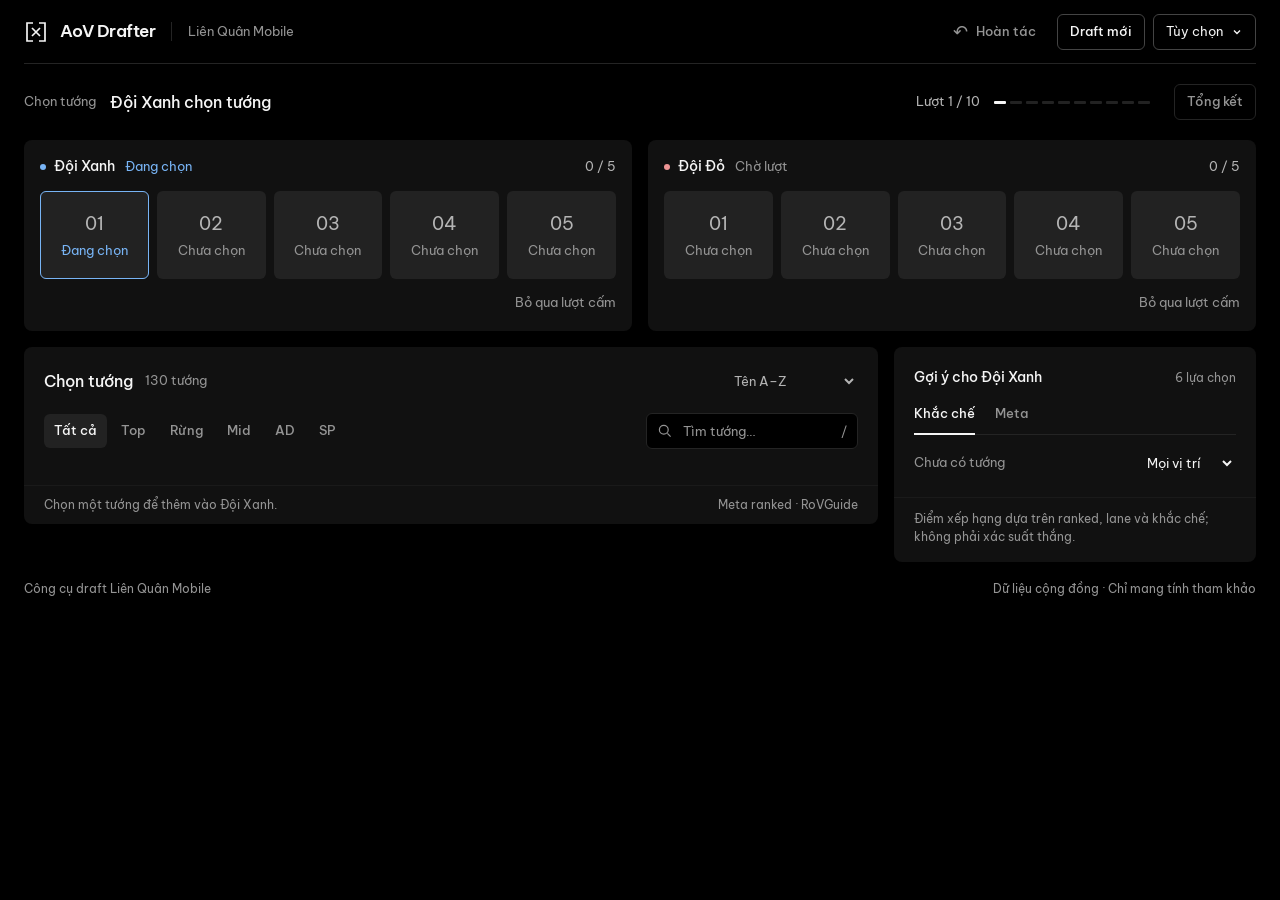
==== commit 16fd2415: "Refactor crawler system for improved data sourcing and validation - Updated the crawler to fetch her" ====
--- a/public/index.html
+++ b/public/index.html
@@ -82,14 +82,15 @@
                         <div class="search-box"><svg viewBox="0 0 20 20" aria-hidden="true"><circle cx="8.5" cy="8.5" r="5.5"/><path d="m13 13 4 4"/></svg><label class="sr-only" for="search-input">Tìm tướng</label><input type="search" id="search-input" placeholder="Tìm tướng…" autocomplete="off"><button id="clear-search-btn" aria-label="Xóa tìm kiếm">×</button><kbd aria-hidden="true">/</kbd></div>
                     </div>
                     <div class="hero-grid-container"><div class="hero-grid" id="hero-grid"></div></div>
-                    <div class="pool-footer"><span id="pool-hint">Chọn một tướng để thêm vào đội hình.</span><span>Tier theo RovMeta</span></div>
+                    <div class="pool-footer"><span id="pool-hint">Chọn một tướng để thêm vào đội hình.</span><span>Meta ranked · RoVGuide</span></div>
                 </section>
                 <aside class="recommendation-panel" aria-labelledby="recommendation-title">
                     <div class="rec-header"><h2 id="recommendation-title">Gợi ý cho Đội Xanh</h2><span class="quiet-label">6 lựa chọn</span></div>
                     <div class="rec-modes" id="rec-modes" aria-label="Chế độ gợi ý"><button class="mode-btn active" data-mode="counter" aria-pressed="true">Khắc chế</button><button class="mode-btn" data-mode="meta" aria-pressed="false">Meta</button></div>
                     <div class="rec-context"><span id="missing-roles-text">Chưa có tướng</span><label><span class="sr-only">Vị trí gợi ý</span><select id="rec-role-select"><option value="all">Mọi vị trí</option><option value="Top">Top</option><option value="Jungle">Rừng</option><option value="Mid">Mid</option><option value="AD">AD</option><option value="SP">SP</option></select></label></div>
+                    <p class="rec-data-note" id="rec-data-note" hidden></p>
                     <div class="recommendations-container"><div class="rec-list" id="recommendation-list"></div></div>
-                    <p class="rec-footnote">Điểm gợi ý dựa trên meta và đội hình, không phải xác suất thắng.</p>
+                    <p class="rec-footnote">Điểm xếp hạng dựa trên ranked, lane và khắc chế; không phải xác suất thắng.</p>
                 </aside>
             </div>
         </main>
--- a/public/assets/css/style.css
+++ b/public/assets/css/style.css
@@ -166,6 +166,7 @@
 .rec-context { justify-content: space-between; gap: 8px; padding: 12px 20px; }
 #missing-roles-text { color: var(--faint); font-size: 13px; min-width: 0; }
 .rec-context select { font-size: 13px; padding-right: 18px; border-color: transparent; max-width: 112px; }
+.rec-data-note { margin: -5px 20px 10px; color: var(--faint); font-size: 11px; line-height: 1.4; }
 .recommendations-container { padding: 0 20px; max-height: max(350px, calc(100dvh - 526px)); overflow-y: auto; scrollbar-width: thin; scrollbar-color: var(--control) transparent; }
 .rec-card { padding: 13px 0; border-top: 1px solid var(--rule); }
 .rec-card:first-child { border-top: 0; padding-top: 2px; }
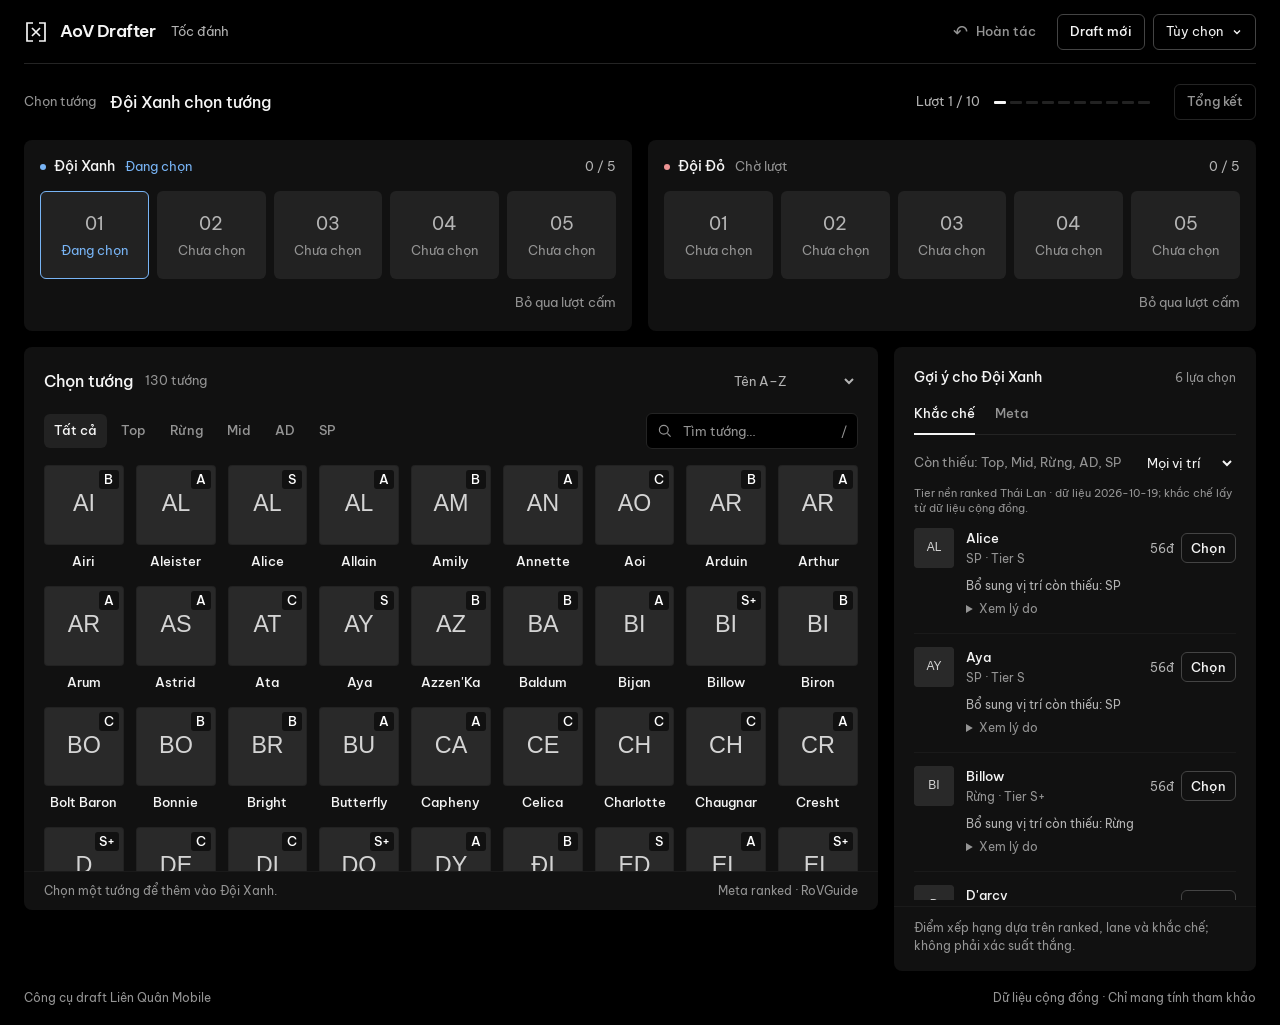
==== commit 60f5b2d4: "feat: add sourced attack speed model lookup and shared navigation" ====
--- a/public/index.html
+++ b/public/index.html
@@ -26,8 +26,8 @@
         <header class="app-header">
             <div class="brand">
                 <svg class="brand-mark" viewBox="0 0 24 24" fill="none" aria-hidden="true"><path d="M9 3H3v18h6M15 3h6v18h-6M8 8l8 8M16 8l-8 8" stroke="currentColor" stroke-width="1.7"/></svg>
-                <h1>AoV Drafter</h1>
-                <span class="brand-game">Liên Quân Mobile</span>
+                <h1><a class="brand-home" href="index.html" aria-current="page">AoV Drafter</a></h1>
+                <a class="tool-link" href="attack-speed.html">Tốc đánh</a>
             </div>
             <div class="header-actions">
                 <button id="btn-undo" class="control-btn" disabled><span aria-hidden="true">↶</span> Hoàn tác</button>
--- a/public/assets/css/style.css
+++ b/public/assets/css/style.css
@@ -18,6 +18,14 @@
     --font: 'Be Vietnam Pro', sans-serif;
     --gap: 16px;
     --radius: 8px;
+}
+.tool-link { color: var(--muted); text-decoration: none; font-size: 13px; padding: 10px 4px; white-space: nowrap; }
+.tool-link:hover { color: var(--text); text-decoration: underline; text-underline-offset: 3px; }
+.brand-home { color: inherit; text-decoration: none; }
+.tool-link[aria-current=page] { color: var(--text); }
+@media (max-width: 600px) {
+    .app-header .brand { position: relative; padding-bottom: 18px; }
+    .app-header .tool-link { position: absolute; left: 28px; bottom: 0; padding: 0; font-size: 11px; }
 }
 :root[data-theme='light'] {
     color-scheme: light;
